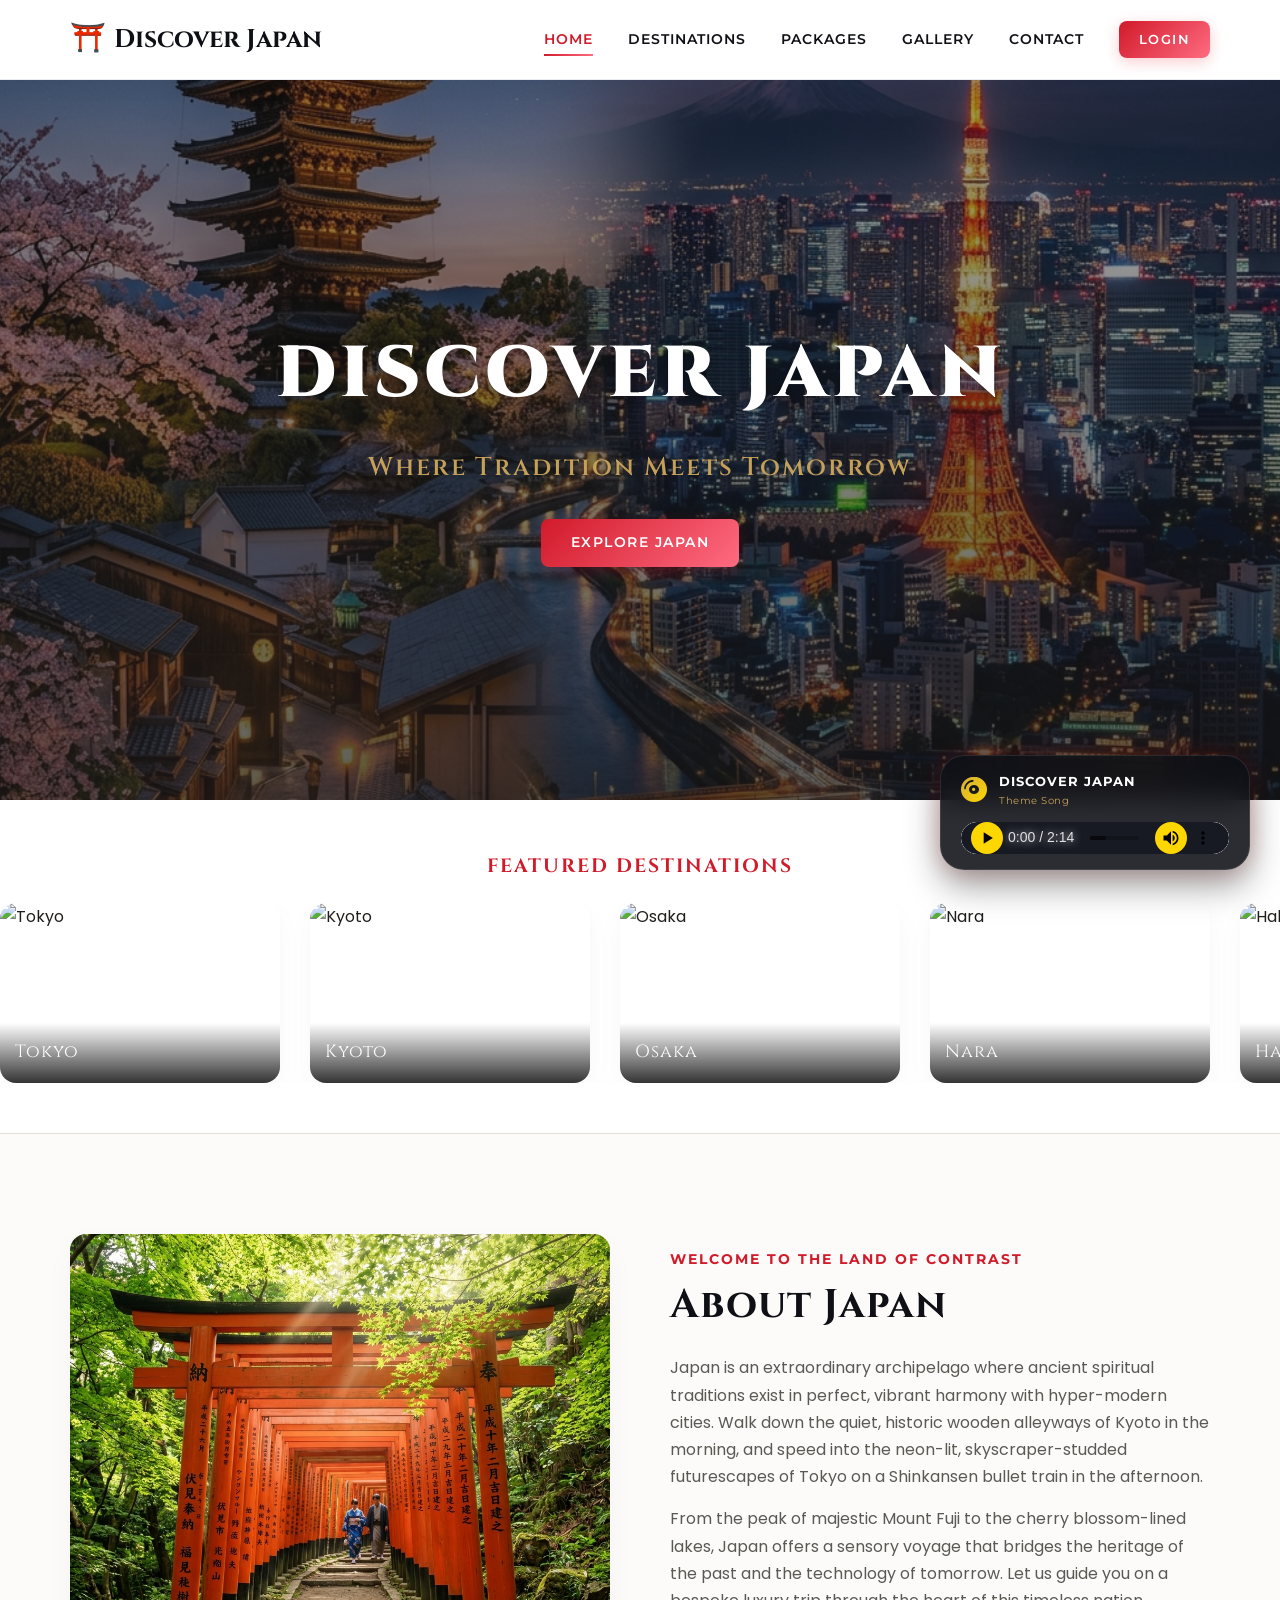
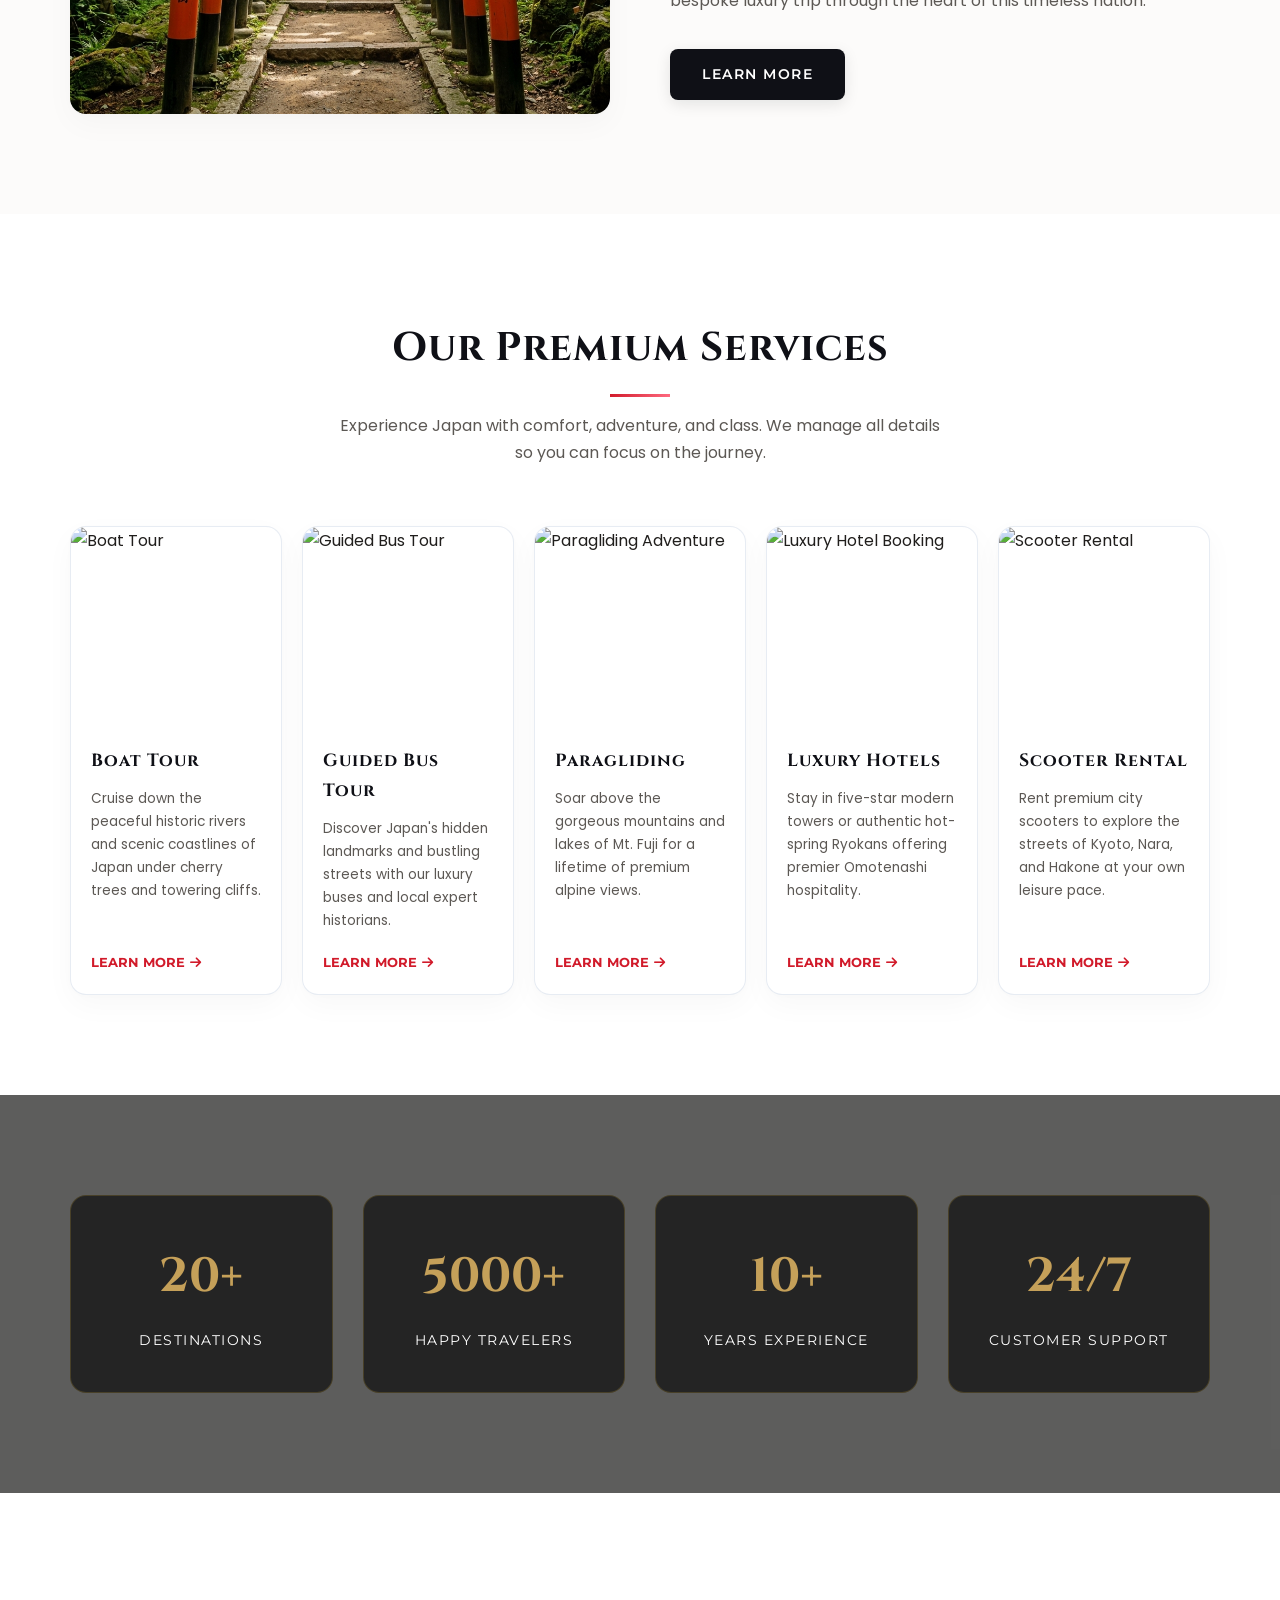
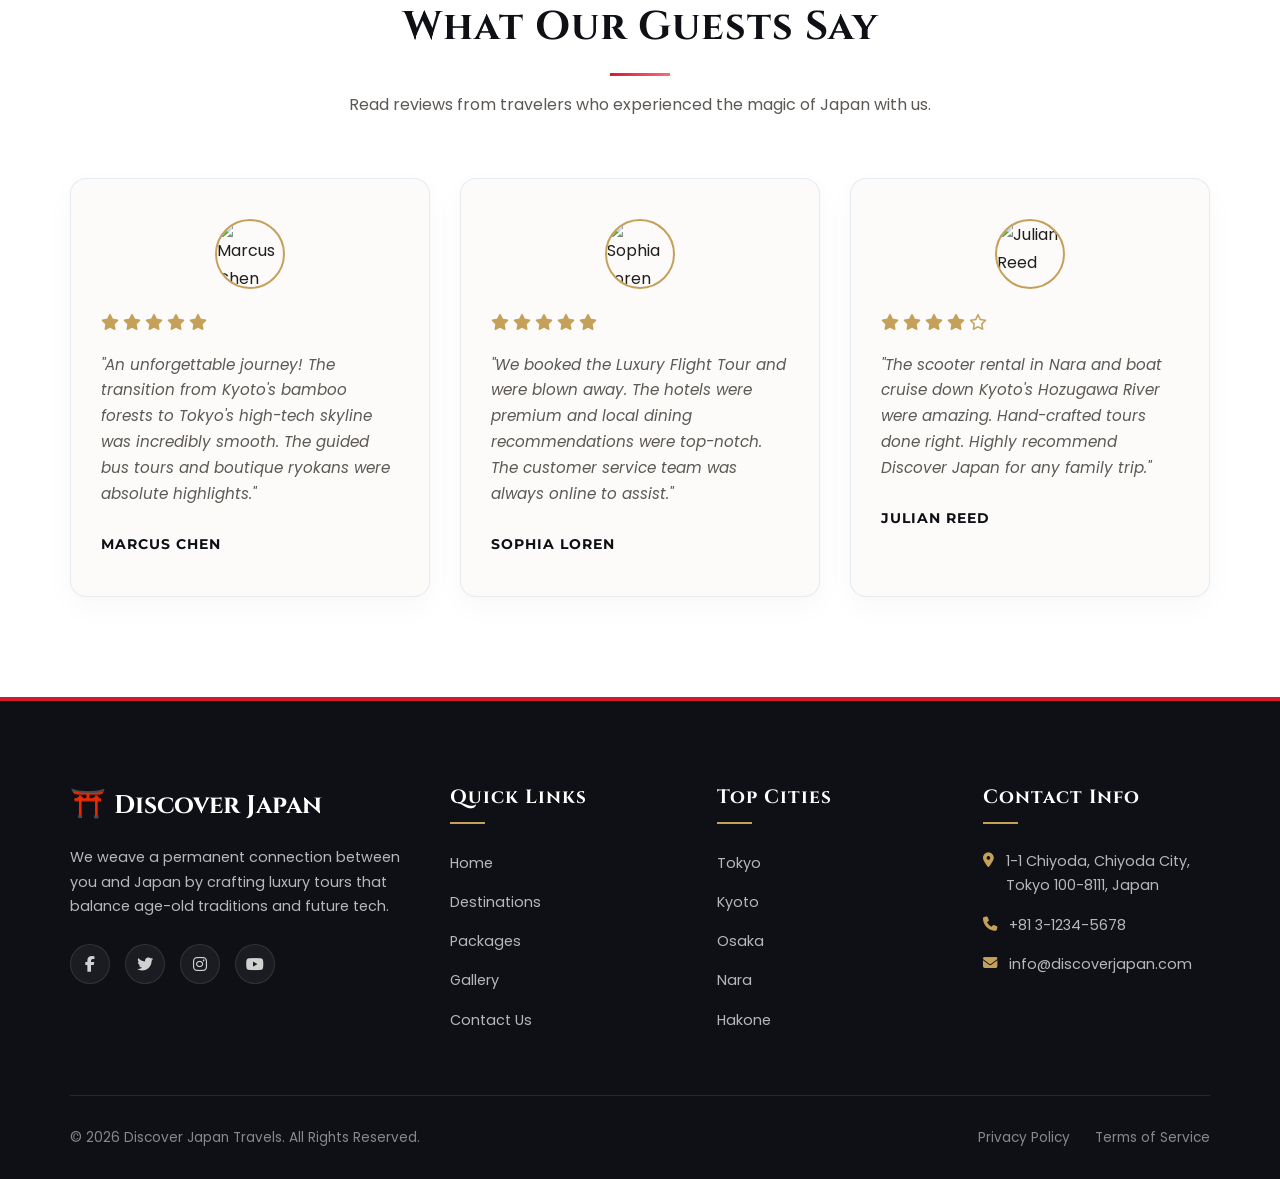
==== index.html @ 8dc6cb90 "Initial commit: luxury style upgrades and persistent audio player" ====
<!DOCTYPE html>
<html lang="en">
<head>
  <meta charset="UTF-8">
  <meta name="viewport" content="width=device-width, initial-scale=1.0">
  <title>Discover Japan | Where Tradition Meets Tomorrow</title>
  <meta name="description" content="Embark on a luxury journey through Japan. Experience the seamless blend of ancient shrines, neon-lit cityscapes, flexible travel packages, and premium services.">
  <!-- CSS Link -->
  <link rel="stylesheet" href="style.css">
  <!-- Font Awesome CDN -->
  <link rel="stylesheet" href="https://cdnjs.cloudflare.com/ajax/libs/font-awesome/6.4.0/css/all.min.css">
</head>
<body>

 
       <!-- NAVIGATION BAR (COMMON) -->
      
  <nav class="navbar">
    <div class="container">
      <a href="index.html" class="logo">
        <span>⛩️</span> Discover Japan
      </a>
      <ul class="nav-links">
        <li><a href="index.html" class="nav-link active">Home</a></li>
        <li><a href="destination.html" class="nav-link">Destinations</a></li>
        <li><a href="packages.html" class="nav-link">Packages</a></li>
        <li><a href="gallery.html" class="nav-link">Gallery</a></li>
        <li><a href="contact.html" class="nav-link">Contact</a></li>
        <li><a href="login.html" class="btn btn-primary" style="padding: 8px 20px; font-size: 0.8rem;">Login</a></li>
      </ul>
    </div>
  </nav>

  <!-- ==========================================================
       HERO BANNER
       ========================================================== -->
  <header class="hero" style="background-image: url('images/hero_japan.png');">
    <div class="hero-overlay"></div>
    <div class="hero-content">
      <h1 class="hero-title">DISCOVER JAPAN</h1>
      <p class="hero-tagline">Where Tradition Meets Tomorrow</p>
      <a href="destination.html" class="btn btn-primary">Explore Japan</a>
    </div>
  </header>


       <!-- FEATURED DESTINATIONS (CSS SCROLL MARQUEE) -->
      
  <section class="marquee-section">
    <div class="container" style="margin-bottom: 20px;">
      <h3 style="font-family: var(--font-heading); font-size: 1.2rem; letter-spacing: 2px; text-transform: uppercase; color: var(--color-primary); text-align: center;">Featured Destinations</h3>
    </div>
    <div class="marquee-container">
      <div class="marquee-content">
        <!-- Item 1 -->
        <div class="marquee-item">
          <img src="https://images.unsplash.com/photo-1540959733332-eab4deceeaf7?auto=format&fit=crop&w=400&h=260&q=80" alt="Tokyo">
          <div class="marquee-overlay">Tokyo</div>
        </div>
        <!-- Item 2 -->
        <div class="marquee-item">
          <img src="https://images.unsplash.com/photo-1493976040374-85c8e12f0c0e?auto=format&fit=crop&w=400&h=260&q=80" alt="Kyoto">
          <div class="marquee-overlay">Kyoto</div>
        </div>
        <!-- Item 3 -->
        <div class="marquee-item">
          <img src="https://images.unsplash.com/photo-1590559899731-a382839e5549?auto=format&fit=crop&w=400&h=260&q=80" alt="Osaka">
          <div class="marquee-overlay">Osaka</div>
        </div>
        <!-- Item 4 -->
        <div class="marquee-item">
          <img src="https://images.unsplash.com/photo-1524413840807-0c3cb6fa808d?auto=format&fit=crop&w=400&h=260&q=80" alt="Nara">
          <div class="marquee-overlay">Nara</div>
        </div>
        <!-- Item 5 -->
        <div class="marquee-item">
          <img src="https://images.unsplash.com/photo-1503899036084-c55cdd92da26?auto=format&fit=crop&w=400&h=260&q=80" alt="Hakone">
          <div class="marquee-overlay">Hakone</div>
        </div>
        <!-- Item 6 -->
        <div class="marquee-item">
          <img src="https://images.unsplash.com/photo-1490730141103-6cac27aaab94?auto=format&fit=crop&w=400&h=260&q=80" alt="Mount Fuji">
          <div class="marquee-overlay">Mount Fuji</div>
        </div>
        <!-- Item 7 -->
        <div class="marquee-item">
          <img src="https://images.unsplash.com/photo-1618245472859-6883e543637a?auto=format&fit=crop&w=400&h=260&q=80" alt="Hokkaido">
          <div class="marquee-overlay">Hokkaido</div>
        </div>
        <!-- Item 8 -->
        <div class="marquee-item">
          <img src="https://images.unsplash.com/photo-1522441815192-d9f04eb0615c?auto=format&fit=crop&w=400&h=260&q=80" alt="Cherry Blossoms">
          <div class="marquee-overlay">Cherry Blossoms</div>
        </div>
        
        <!-- DUPLICATED ITEMS FOR SEAMLESS SCROLL -->
        <!-- Item 1 -->
        <div class="marquee-item">
          <img src="https://images.unsplash.com/photo-1540959733332-eab4deceeaf7?auto=format&fit=crop&w=400&h=260&q=80" alt="Tokyo">
          <div class="marquee-overlay">Tokyo</div>
        </div>
        <!-- Item 2 -->
        <div class="marquee-item">
          <img src="https://images.unsplash.com/photo-1493976040374-85c8e12f0c0e?auto=format&fit=crop&w=400&h=260&q=80" alt="Kyoto">
          <div class="marquee-overlay">Kyoto</div>
        </div>
        <!-- Item 3 -->
        <div class="marquee-item">
          <img src="https://images.unsplash.com/photo-1590559899731-a382839e5549?auto=format&fit=crop&w=400&h=260&q=80" alt="Osaka">
          <div class="marquee-overlay">Osaka</div>
        </div>
        <!-- Item 4 -->
        <div class="marquee-item">
          <img src="https://images.unsplash.com/photo-1524413840807-0c3cb6fa808d?auto=format&fit=crop&w=400&h=260&q=80" alt="Nara">
          <div class="marquee-overlay">Nara</div>
        </div>
        <!-- Item 5 -->
        <div class="marquee-item">
          <img src="https://images.unsplash.com/photo-1503899036084-c55cdd92da26?auto=format&fit=crop&w=400&h=260&q=80" alt="Hakone">
          <div class="marquee-overlay">Hakone</div>
        </div>
        <!-- Item 6 -->
        <div class="marquee-item">
          <img src="https://images.unsplash.com/photo-1490730141103-6cac27aaab94?auto=format&fit=crop&w=400&h=260&q=80" alt="Mount Fuji">
          <div class="marquee-overlay">Mount Fuji</div>
        </div>
        <!-- Item 7 -->
        <div class="marquee-item">
          <img src="https://images.unsplash.com/photo-1618245472859-6883e543637a?auto=format&fit=crop&w=400&h=260&q=80" alt="Hokkaido">
          <div class="marquee-overlay">Hokkaido</div>
        </div>
        <!-- Item 8 -->
        <div class="marquee-item">
          <img src="https://images.unsplash.com/photo-1522441815192-d9f04eb0615c?auto=format&fit=crop&w=400&h=260&q=80" alt="Cherry Blossoms">
          <div class="marquee-overlay">Cherry Blossoms</div>
        </div>
      </div>
    </div>
  </section>


       <!-- ABOUT JAPAN SECTION (TWO COLUMN LAYOUT) -->
     
  <section class="about-section section-padding">
    <div class="container">
      <div class="about-grid">
        <div class="about-img-box">
          <img src="images/kyoto.png" alt="Traditional Japanese Temple in Kyoto with gardens">
        </div>
        <div class="about-content-box">
          <span class="about-subtitle">Welcome to the Land of Contrast</span>
          <h2 class="about-title">About Japan</h2>
          <p class="about-desc">
            Japan is an extraordinary archipelago where ancient spiritual traditions exist in perfect, vibrant harmony with hyper-modern cities. Walk down the quiet, historic wooden alleyways of Kyoto in the morning, and speed into the neon-lit, skyscraper-studded futurescapes of Tokyo on a Shinkansen bullet train in the afternoon. 
          </p>
          <p class="about-desc" style="margin-top: -15px; margin-bottom: 35px;">
            From the peak of majestic Mount Fuji to the cherry blossom-lined lakes, Japan offers a sensory voyage that bridges the heritage of the past and the technology of tomorrow. Let us guide you on a bespoke luxury trip through the heart of this timeless nation.
          </p>
          <a href="destination.html" class="btn btn-secondary">Learn More</a>
        </div>
      </div>
    </div>
  </section>


       <!-- OUR SERVICES SECTION -->
       
  <section class="services-section section-padding">
    <div class="container">
      <div class="text-center">
        <h2 class="section-title">Our Premium Services</h2>
        <p class="section-desc">Experience Japan with comfort, adventure, and class. We manage all details so you can focus on the journey.</p>
      </div>
      
      <div class="services-grid">
        <!-- Service Card 1 -->
        <div class="travel-card">
          <div class="travel-card-img">
            <img src="https://images.unsplash.com/photo-1504280390367-361c6d9f38f4?auto=format&fit=crop&w=500&q=80" alt="Boat Tour">
          </div>
          <div class="travel-card-body">
            <h3 class="travel-card-title">Boat Tour</h3>
            <p class="travel-card-desc">Cruise down the peaceful historic rivers and scenic coastlines of Japan under cherry trees and towering cliffs.</p>
            <a href="packages.html" class="travel-card-link">Learn More <i class="fa-solid fa-arrow-right"></i></a>
          </div>
        </div>

        <!-- Service Card 2 -->
        <div class="travel-card">
          <div class="travel-card-img">
            <img src="https://images.unsplash.com/photo-1544620347-c4fd4a3d5957?auto=format&fit=crop&w=500&q=80" alt="Guided Bus Tour">
          </div>
          <div class="travel-card-body">
            <h3 class="travel-card-title">Guided Bus Tour</h3>
            <p class="travel-card-desc">Discover Japan's hidden landmarks and bustling streets with our luxury buses and local expert historians.</p>
            <a href="packages.html" class="travel-card-link">Learn More <i class="fa-solid fa-arrow-right"></i></a>
          </div>
        </div>

        <!-- Service Card 3 -->
        <div class="travel-card">
          <div class="travel-card-img">
            <img src="https://images.unsplash.com/photo-1596464716127-f2a82984de30?auto=format&fit=crop&w=500&q=80" alt="Paragliding Adventure">
          </div>
          <div class="travel-card-body">
            <h3 class="travel-card-title">Paragliding</h3>
            <p class="travel-card-desc">Soar above the gorgeous mountains and lakes of Mt. Fuji for a lifetime of premium alpine views.</p>
            <a href="packages.html" class="travel-card-link">Learn More <i class="fa-solid fa-arrow-right"></i></a>
          </div>
        </div>

        <!-- Service Card 4 -->
        <div class="travel-card">
          <div class="travel-card-img">
            <img src="https://images.unsplash.com/photo-1566073771259-6a8506099945?auto=format&fit=crop&w=500&q=80" alt="Luxury Hotel Booking">
          </div>
          <div class="travel-card-body">
            <h3 class="travel-card-title">Luxury Hotels</h3>
            <p class="travel-card-desc">Stay in five-star modern towers or authentic hot-spring Ryokans offering premier Omotenashi hospitality.</p>
            <a href="packages.html" class="travel-card-link">Learn More <i class="fa-solid fa-arrow-right"></i></a>
          </div>
        </div>

        <!-- Service Card 5 -->
        <div class="travel-card">
          <div class="travel-card-img">
            <img src="https://images.unsplash.com/photo-1558981806-ec527fa84c39?auto=format&fit=crop&w=500&q=80" alt="Scooter Rental">
          </div>
          <div class="travel-card-body">
            <h3 class="travel-card-title">Scooter Rental</h3>
            <p class="travel-card-desc">Rent premium city scooters to explore the streets of Kyoto, Nara, and Hakone at your own leisure pace.</p>
            <a href="packages.html" class="travel-card-link">Learn More <i class="fa-solid fa-arrow-right"></i></a>
          </div>
        </div>
      </div>
    </div>
  </section>


       <!-- WHY CHOOSE US (STATISTICS SECTION)  -->
      
  <section class="stats-section section-padding" style="background-image: url('images/mt_fuji.png');">
    <div class="stats-overlay"></div>
    <div class="container">
      <div class="stats-grid">
        <!-- Stat Item 1 -->
        <div class="stat-card">
          <div class="stat-number">20+</div>
          <div class="stat-label">Destinations</div>
        </div>
        <!-- Stat Item 2 -->
        <div class="stat-card">
          <div class="stat-number">5000+</div>
          <div class="stat-label">Happy Travelers</div>
        </div>
        <!-- Stat Item 3 -->
        <div class="stat-card">
          <div class="stat-number">10+</div>
          <div class="stat-label">Years Experience</div>
        </div>
        <!-- Stat Item 4 -->
        <div class="stat-card">
          <div class="stat-number">24/7</div>
          <div class="stat-label">Customer Support</div>
        </div>
      </div>
    </div>
  </section>


       <!-- CUSTOMER TESTIMONIALS SECTION -->
      
  <section class="testimonials-section section-padding">
    <div class="container">
      <div class="text-center">
        <h2 class="section-title">What Our Guests Say</h2>
        <p class="section-desc">Read reviews from travelers who experienced the magic of Japan with us.</p>
      </div>

      <div class="testimonials-grid">
        <!-- Testimonial 1 -->
        <div class="testimonial-card">
          <div class="testimonial-avatar">
            <img src="https://images.unsplash.com/photo-1507003211169-0a1dd7228f2d?auto=format&fit=crop&w=150&h=150&q=80" alt="Marcus Chen">
          </div>
          <div class="testimonial-stars">
            <i class="fa-solid fa-star"></i>
            <i class="fa-solid fa-star"></i>
            <i class="fa-solid fa-star"></i>
            <i class="fa-solid fa-star"></i>
            <i class="fa-solid fa-star"></i>
          </div>
          <p class="testimonial-text">
            "An unforgettable journey! The transition from Kyoto's bamboo forests to Tokyo's high-tech skyline was incredibly smooth. The guided bus tours and boutique ryokans were absolute highlights."
          </p>
          <h4 class="testimonial-name">Marcus Chen</h4>
        </div>

        <!-- Testimonial 2 -->
        <div class="testimonial-card">
          <div class="testimonial-avatar">
            <img src="https://images.unsplash.com/photo-1494790108377-be9c29b29330?auto=format&fit=crop&w=150&h=150&q=80" alt="Sophia Loren">
          </div>
          <div class="testimonial-stars">
            <i class="fa-solid fa-star"></i>
            <i class="fa-solid fa-star"></i>
            <i class="fa-solid fa-star"></i>
            <i class="fa-solid fa-star"></i>
            <i class="fa-solid fa-star"></i>
          </div>
          <p class="testimonial-text">
            "We booked the Luxury Flight Tour and were blown away. The hotels were premium and local dining recommendations were top-notch. The customer service team was always online to assist."
          </p>
          <h4 class="testimonial-name">Sophia Loren</h4>
        </div>

        <!-- Testimonial 3 -->
        <div class="testimonial-card">
          <div class="testimonial-avatar">
            <img src="https://images.unsplash.com/photo-1500648767791-00dcc994a43e?auto=format&fit=crop&w=150&h=150&q=80" alt="Julian Reed">
          </div>
          <div class="testimonial-stars">
            <i class="fa-solid fa-star"></i>
            <i class="fa-solid fa-star"></i>
            <i class="fa-solid fa-star"></i>
            <i class="fa-solid fa-star"></i>
            <i class="fa-regular fa-star"></i>
          </div>
          <p class="testimonial-text">
            "The scooter rental in Nara and boat cruise down Kyoto's Hozugawa River were amazing. Hand-crafted tours done right. Highly recommend Discover Japan for any family trip."
          </p>
          <h4 class="testimonial-name">Julian Reed</h4>
        </div>
      </div>
    </div>
  </section>


       <!-- FOOTER (COMMON)   -->
      
  <footer class="footer">
    <div class="container">
      <div class="footer-grid">
        <!-- Col 1: About -->
        <div class="footer-col footer-about">
          <a href="index.html" class="logo" style="color: var(--color-white);">
            <span>⛩️</span> Discover Japan
          </a>
          <p>We weave a permanent connection between you and Japan by crafting luxury tours that balance age-old traditions and future tech.</p>
          <div class="footer-socials">
            <a href="#" class="social-icon"><i class="fa-brands fa-facebook-f"></i></a>
            <a href="#" class="social-icon"><i class="fa-brands fa-twitter"></i></a>
            <a href="#" class="social-icon"><i class="fa-brands fa-instagram"></i></a>
            <a href="#" class="social-icon"><i class="fa-brands fa-youtube"></i></a>
          </div>
        </div>

        <!-- Col 2: Quick Links -->
        <div class="footer-col">
          <h3>Quick Links</h3>
          <ul class="footer-links">
            <li><a href="index.html">Home</a></li>
            <li><a href="destination.html">Destinations</a></li>
            <li><a href="packages.html">Packages</a></li>
            <li><a href="gallery.html">Gallery</a></li>
            <li><a href="contact.html">Contact Us</a></li>
          </ul>
        </div>

        <!-- Col 3: Popular Places -->
        <div class="footer-col">
          <h3>Top Cities</h3>
          <ul class="footer-links">
            <li><a href="destination.html">Tokyo</a></li>
            <li><a href="destination.html">Kyoto</a></li>
            <li><a href="destination.html">Osaka</a></li>
            <li><a href="destination.html">Nara</a></li>
            <li><a href="destination.html">Hakone</a></li>
          </ul>
        </div>

        <!-- Col 4: Contact info -->
        <div class="footer-col footer-contact">
          <h3>Contact Info</h3>
          <ul>
            <li>
              <i class="fa-solid fa-location-dot"></i>
              <span>1-1 Chiyoda, Chiyoda City, Tokyo 100-8111, Japan</span>
            </li>
            <li>
              <i class="fa-solid fa-phone"></i>
              <span>+81 3-1234-5678</span>
            </li>
            <li>
              <i class="fa-solid fa-envelope"></i>
              <span>info@discoverjapan.com</span>
            </li>
          </ul>
        </div>
      </div>

      <!-- Footer Bottom -->
      <div class="footer-bottom">
        <p>&copy; 2026 Discover Japan Travels. All Rights Reserved.</p>
        <div class="footer-bottom-links">
          <a href="#">Privacy Policy</a>
          <a href="#">Terms of Service</a>
        </div>
      </div>
    </div>
  </footer>

  <!-- Floating Audio Player (Pure HTML/CSS) -->
  <div class="floating-audio-player">
    <div class="audio-title-box">
      <i class="fa-solid fa-compact-disc"></i>
      <div style="display: flex; flex-direction: column;">
        <span class="audio-title-text">Discover Japan</span>
        <span class="audio-subtitle-text">Theme Song</span>
      </div>
    </div>
    <audio src="Ytmp3.gg_YouTube_Media_5p1-DISv3MM_009_128k.mp3" controls loop autoplay></audio>
  </div>
  <script src="audio-player.js" defer></script>
</body>
</html>
---- style.css ----
/*
DISCOVER JAPAN - PREMIUM TRAVEL WEBSITE
Style Guide & CSS System

Color Palette:
  Primary:    #C8102E (Crimson Red)
  Secondary:  #1B1B1B (Charcoal Black)
  Background: #F8F8F8 (Off-White)
  Accent:     #D4AF37 (Gold Accent)
  Text:       #333333 (Dark Gray)
Fonts:
  Headings:   Cinzel
  Body:       Poppins
  Navigation: Montserrat
*/

@import url('https://fonts.googleapis.com/css2?family=Cinzel:wght@400;600;700;900&family=Montserrat:wght@400;500;600;700&family=Poppins:wght@300;400;500;600;700&display=swap');

   /* CSS VARIABLES     */
  
:root {
  /* Traditional Japanese Luxury Palette */
  --color-primary: #d11a2a; /* Rich Crimson Red (Aka) */
  --color-primary-rgb: 209, 26, 42;
  --color-primary-grad: linear-gradient(135deg, #d11a2a 0%, #ff6b81 100%); /* Crimson to Cherry Blossom Pink */
  
  --color-secondary: #0f1016; /* Pitch Sumi Ink Black (Kuro) */
  --color-secondary-light: #181922; /* Card backgrounds inside dark sections */
  
  --color-bg: #fcfbfa; /* Warm Textured Washi Paper White */
  --color-sakura: #ffebec; /* Soft Cherry Blossom Blush */
  --color-sakura-dark: #fb7185; /* Vibrant Sakura Pink */
  
  --color-accent: #c5a059; /* Traditional Metallic Antique Gold (Kin) */
  --color-accent-grad: linear-gradient(135deg, #c5a059 0%, #ffd700 100%);
  
  --color-text: #201e1c; /* Sumi Charcoal for soft, highly readable copy */
  --color-text-light: #5c5854; /* Subtitles and secondary descriptors */
  --color-white: #FFFFFF;
  --color-gray-light: #f5f4ef; /* Washi secondary tone */
  --color-gray-border: #e6dfd5; /* Soft earth-toned border lines */
  
  --font-heading: 'Cinzel', serif;
  --font-body: 'Poppins', sans-serif;
  --font-nav: 'Montserrat', sans-serif;
  
  --nav-height: 80px;
  --border-radius-sm: 8px;
  --border-radius-md: 16px;
  --border-radius-lg: 24px;
  
  /* Layered Luxury Box Shadows */
  --box-shadow: 0 10px 30px rgba(32, 30, 28, 0.03), 0 1px 8px rgba(32, 30, 28, 0.01);
  --box-shadow-hover: 0 20px 40px rgba(209, 26, 42, 0.1), 0 2px 15px rgba(32, 30, 28, 0.04); /* Soft crimson glow on hover */
  --box-shadow-gold: 0 15px 35px rgba(197, 160, 89, 0.2);
  
  /* Easing curves for animations */
  --transition-smooth: all 0.45s cubic-bezier(0.16, 1, 0.3, 1);
}

/* ==========================================================
   BASE & RESET STYLES
   ========================================================== */
* {
  margin: 0;
  padding: 0;
  box-sizing: border-box;
}

html {
  scroll-behavior: smooth;
}

body {
  font-family: var(--font-body);
  background-color: var(--color-bg);
  color: var(--color-text);
  line-height: 1.7;
  -webkit-font-smoothing: antialiased;
}

h1, h2, h3, h4, h5, h6 {
  font-family: var(--font-heading);
  color: var(--color-secondary);
  font-weight: 700;
  letter-spacing: 1px;
}

a {
  text-decoration: none;
  color: inherit;
  transition: var(--transition-smooth);
}

ul {
  list-style: none;
}

img {
  max-width: 100%;
  height: auto;
  display: block;
}

/* ==========================================================
   LAYOUT UTILITIES
   ========================================================== */
.container {
  max-width: 1200px;
  margin: 0 auto;
  padding: 0 30px;
}

.section-padding {
  padding: 100px 0;
}

.text-center {
  text-align: center;
}

.section-title {
  font-size: 2.5rem;
  margin-bottom: 15px;
  position: relative;
  display: inline-block;
  padding-bottom: 15px;
}

.section-title::after {
  content: '';
  position: absolute;
  bottom: 0;
  left: 50%;
  transform: translateX(-50%);
  width: 60px;
  height: 3px;
  background-color: var(--color-primary);
}

.section-desc {
  color: var(--color-text-light);
  max-width: 600px;
  margin: 0 auto 60px auto;
  font-size: 1rem;
}

/* ==========================================================
   NAVIGATION BAR
   ========================================================== */
.navbar {
  height: var(--nav-height);
  background-color: rgba(255, 255, 255, 0.95);
  backdrop-filter: blur(10px);
  position: fixed;
  top: 0;
  left: 0;
  width: 100%;
  z-index: 1000;
  border-bottom: 1px solid var(--color-gray-border);
  box-shadow: 0 2px 20px rgba(0, 0, 0, 0.02);
}

.navbar .container {
  display: flex;
  justify-content: space-between;
  align-items: center;
  height: 100%;
}

.logo {
  font-family: var(--font-heading);
  font-size: 1.6rem;
  font-weight: 700;
  color: var(--color-secondary);
  display: flex;
  align-items: center;
  gap: 8px;
}

.logo span {
  color: var(--color-primary);
  font-size: 1.8rem;
}

.nav-links {
  display: flex;
  align-items: center;
  gap: 35px;
  font-family: var(--font-nav);
  font-size: 0.9rem;
  font-weight: 600;
  letter-spacing: 1px;
  text-transform: uppercase;
}

.nav-link {
  color: var(--color-secondary);
  position: relative;
  padding: 8px 0;
}

.nav-link::after {
  content: '';
  position: absolute;
  bottom: 0;
  left: 0;
  width: 0;
  height: 2px;
  background-color: var(--color-primary);
  transition: var(--transition-smooth);
}

.nav-link:hover {
  color: var(--color-primary);
}

.nav-link:hover::after {
  width: 100%;
}

.nav-link.active {
  color: var(--color-primary);
}

.nav-link.active::after {
  width: 100%;
}

/* ==========================================================
   BUTTONS
   ========================================================== */
.btn {
  display: inline-block;
  padding: 12px 30px;
  font-family: var(--font-nav);
  font-size: 0.85rem;
  font-weight: 600;
  text-transform: uppercase;
  letter-spacing: 1.5px;
  border-radius: 4px;
  cursor: pointer;
  transition: var(--transition-smooth);
  border: 2px solid transparent;
}

.btn-primary {
  background-color: var(--color-primary);
  color: var(--color-white);
}

.btn-primary:hover {
  background-color: transparent;
  color: var(--color-primary);
  border-color: var(--color-primary);
  transform: translateY(-2px);
}

.btn-secondary {
  background-color: var(--color-secondary);
  color: var(--color-white);
}

.btn-secondary:hover {
  background-color: transparent;
  color: var(--color-secondary);
  border-color: var(--color-secondary);
  transform: translateY(-2px);
}

.btn-accent {
  background-color: transparent;
  color: var(--color-accent);
  border: 2px solid var(--color-accent);
}

.btn-accent:hover {
  background-color: var(--color-accent);
  color: var(--color-secondary);
  transform: translateY(-2px);
}

/* ==========================================================
   HERO BANNER
   ========================================================== */
.hero {
  position: relative;
  height: 80vh;
  display: flex;
  align-items: center;
  justify-content: center;
  background-size: cover;
  background-position: center;
  background-repeat: no-repeat;
  margin-top: var(--nav-height);
  overflow: hidden;
}

.hero-overlay {
  position: absolute;
  top: 0;
  left: 0;
  width: 100%;
  height: 100%;
  background: linear-gradient(rgba(27, 27, 27, 0.4), rgba(27, 27, 27, 0.7));
  z-index: 1;
}

.hero-content {
  position: relative;
  z-index: 2;
  color: var(--color-white);
  text-align: center;
  max-width: 800px;
  padding: 0 20px;
}

.hero-title {
  font-size: 4.5rem;
  font-weight: 900;
  color: var(--color-white);
  letter-spacing: 4px;
  margin-bottom: 10px;
  text-shadow: 0 4px 10px rgba(0, 0, 0, 0.3);
}

.hero-tagline {
  font-family: var(--font-heading);
  font-size: 1.6rem;
  color: var(--color-accent);
  margin-bottom: 30px;
  letter-spacing: 2px;
  font-weight: 600;
}

/* Inner Page Hero (Smaller) */
.hero-inner {
  height: 40vh;
  display: flex;
  align-items: center;
  justify-content: center;
  background-size: cover;
  background-position: center;
  position: relative;
  margin-top: var(--nav-height);
}

.hero-inner .hero-overlay {
  position: absolute;
  top: 0;
  left: 0;
  width: 100%;
  height: 100%;
  background: rgba(27, 27, 27, 0.6);
  z-index: 1;
}

.hero-inner .hero-content {
  position: relative;
  z-index: 2;
}

.hero-inner .hero-title {
  font-size: 3rem;
  margin-bottom: 0;
  color: var(--color-white);
}

/* ==========================================================
   FEATURED DESTINATIONS MARQUEE (CSS SCROLL)
   ========================================================== */
.marquee-section {
  background-color: var(--color-white);
  padding: 50px 0;
  overflow: hidden;
  border-bottom: 1px solid var(--color-gray-border);
}

.marquee-container {
  display: flex;
  overflow: hidden;
  position: relative;
  width: 100%;
}

.marquee-content {
  display: flex;
  gap: 30px;
  animation: scrollMarquee 35s linear infinite;
  white-space: nowrap;
}

.marquee-item {
  width: 280px;
  height: 180px;
  border-radius: var(--border-radius-md);
  overflow: hidden;
  position: relative;
  flex-shrink: 0;
  box-shadow: var(--box-shadow);
}

.marquee-item img {
  width: 100%;
  height: 100%;
  object-fit: cover;
  transition: var(--transition-smooth);
}

.marquee-item:hover img {
  transform: scale(1.08);
}

.marquee-overlay {
  position: absolute;
  bottom: 0;
  left: 0;
  width: 100%;
  background: linear-gradient(transparent, rgba(0, 0, 0, 0.8));
  padding: 15px;
  color: var(--color-white);
  font-family: var(--font-heading);
  font-size: 1.1rem;
  letter-spacing: 1px;
}

@keyframes scrollMarquee {
  0% {
    transform: translate3d(0, 0, 0);
  }
  100% {
    transform: translate3d(-50%, 0, 0);
  }
}

/* ==========================================================
   TWO COLUMN ABOUT SECTION
   ========================================================== */
.about-section {
  background-color: var(--color-bg);
}

.about-grid {
  display: flex;
  align-items: center;
  gap: 60px;
}

.about-img-box {
  flex: 1;
  border-radius: var(--border-radius-md);
  overflow: hidden;
  box-shadow: var(--box-shadow);
}

.about-img-box img {
  width: 100%;
  height: 480px;
  object-fit: cover;
  transition: var(--transition-smooth);
}

.about-img-box:hover img {
  transform: scale(1.03);
}

.about-content-box {
  flex: 1;
}

.about-subtitle {
  color: var(--color-primary);
  font-family: var(--font-nav);
  font-size: 0.9rem;
  font-weight: 700;
  text-transform: uppercase;
  letter-spacing: 2px;
  margin-bottom: 10px;
  display: block;
}

.about-title {
  font-size: 2.5rem;
  margin-bottom: 25px;
  line-height: 1.2;
}

.about-desc {
  font-size: 1rem;
  color: var(--color-text-light);
  margin-bottom: 30px;
}

/* ==========================================================
   OUR SERVICES SECTION
   ========================================================== */
.services-section {
  background-color: var(--color-white);
}

.services-grid {
  display: grid;
  grid-template-columns: repeat(5, 1fr);
  gap: 20px;
}

/* Premium Card Layout */
.travel-card {
  background-color: var(--color-white);
  border-radius: var(--border-radius-md);
  overflow: hidden;
  box-shadow: var(--box-shadow);
  transition: var(--transition-smooth);
  display: flex;
  flex-direction: column;
}

.travel-card-img {
  height: 200px;
  overflow: hidden;
  position: relative;
}

.travel-card-img img {
  width: 100%;
  height: 100%;
  object-fit: cover;
  transition: var(--transition-smooth);
}

.travel-card:hover {
  transform: translateY(-8px);
  box-shadow: var(--box-shadow-hover);
}

.travel-card:hover .travel-card-img img {
  transform: scale(1.08);
}

.travel-card-body {
  padding: 20px;
  flex-grow: 1;
  display: flex;
  flex-direction: column;
}

.travel-card-title {
  font-size: 1.1rem;
  margin-bottom: 10px;
  font-family: var(--font-heading);
}

.travel-card-desc {
  font-size: 0.85rem;
  color: var(--color-text-light);
  margin-bottom: 20px;
  flex-grow: 1;
}

.travel-card-link {
  font-family: var(--font-nav);
  font-size: 0.8rem;
  font-weight: 700;
  text-transform: uppercase;
  color: var(--color-primary);
  display: inline-flex;
  align-items: center;
  gap: 5px;
}

.travel-card-link:hover {
  color: var(--color-secondary);
}

/* ==========================================================
   WHY CHOOSE US (STATS SECTION)
   ========================================================== */
.stats-section {
  background-size: cover;
  background-position: center;
  background-attachment: fixed;
  position: relative;
  color: var(--color-white);
}

.stats-overlay {
  position: absolute;
  top: 0;
  left: 0;
  width: 100%;
  height: 100%;
  background: rgba(27, 27, 27, 0.7);
  z-index: 1;
}

.stats-grid {
  display: grid;
  grid-template-columns: repeat(4, 1fr);
  gap: 30px;
  position: relative;
  z-index: 2;
}

.stat-card {
  background-color: rgba(27, 27, 27, 0.85);
  border: 1px solid rgba(212, 175, 55, 0.2);
  padding: 40px 20px;
  border-radius: var(--border-radius-md);
  text-align: center;
  transition: var(--transition-smooth);
}

.stat-card:hover {
  transform: translateY(-5px);
  border-color: var(--color-accent);
}

.stat-number {
  font-family: var(--font-heading);
  font-size: 3rem;
  font-weight: 700;
  color: var(--color-accent);
  margin-bottom: 10px;
}

.stat-label {
  font-family: var(--font-nav);
  font-size: 0.9rem;
  text-transform: uppercase;
  letter-spacing: 1.5px;
  color: var(--color-white);
}

/* ==========================================================
   CUSTOMER TESTIMONIALS SECTION
   ========================================================== */
.testimonials-section {
  background-color: var(--color-white);
}

.testimonials-grid {
  display: grid;
  grid-template-columns: repeat(3, 1fr);
  gap: 30px;
}

.testimonial-card {
  background-color: var(--color-bg);
  border-radius: var(--border-radius-md);
  padding: 40px 30px;
  box-shadow: var(--box-shadow);
  transition: var(--transition-smooth);
  border-top: 3px solid transparent;
}

.testimonial-card:hover {
  transform: translateY(-5px);
  border-top-color: var(--color-primary);
  box-shadow: var(--box-shadow-hover);
}

.testimonial-avatar {
  width: 70px;
  height: 70px;
  border-radius: 50%;
  overflow: hidden;
  margin-bottom: 20px;
  border: 2px solid var(--color-accent);
  margin-left: auto;
  margin-right: auto;
}

.testimonial-avatar img {
  width: 100%;
  height: 100%;
  object-fit: cover;
}

.testimonial-stars {
  color: var(--color-accent);
  margin-bottom: 15px;
  font-size: 1rem;
}

.testimonial-text {
  font-size: 0.95rem;
  color: var(--color-text-light);
  font-style: italic;
  margin-bottom: 25px;
}

.testimonial-name {
  font-family: var(--font-nav);
  font-size: 0.9rem;
  font-weight: 700;
  color: var(--color-secondary);
  text-transform: uppercase;
  letter-spacing: 1px;
}

/* ==========================================================
   DESTINATION PAGE CATALOG
   ========================================================== */
.dest-catalog-grid {
  display: flex;
  flex-direction: column;
  gap: 50px;
}

.dest-row {
  display: flex;
  align-items: center;
  gap: 50px;
  background-color: var(--color-white);
  border-radius: var(--border-radius-lg);
  overflow: hidden;
  box-shadow: var(--box-shadow);
  transition: var(--transition-smooth);
}

.dest-row:hover {
  box-shadow: var(--box-shadow-hover);
}

.dest-row-img {
  flex: 1.2;
  height: 380px;
  overflow: hidden;
}

.dest-row-img img {
  width: 100%;
  height: 100%;
  object-fit: cover;
  transition: var(--transition-smooth);
}

.dest-row:hover .dest-row-img img {
  transform: scale(1.04);
}

.dest-row-content {
  flex: 1;
  padding: 40px;
}

.dest-row-meta {
  font-family: var(--font-nav);
  font-size: 0.85rem;
  font-weight: 600;
  color: var(--color-accent);
  text-transform: uppercase;
  margin-bottom: 10px;
  display: block;
}

.dest-row-title {
  font-size: 2.2rem;
  margin-bottom: 15px;
}

.dest-row-desc {
  font-size: 0.95rem;
  color: var(--color-text-light);
  margin-bottom: 25px;
}

/* Alternate row alignments */
.dest-row.alt {
  flex-direction: row-reverse;
}

/* ==========================================================
   PACKAGES PAGE
   ========================================================== */
.packages-grid {
  display: grid;
  grid-template-columns: repeat(3, 1fr);
  gap: 30px;
  align-items: stretch;
}

.package-card {
  background-color: var(--color-white);
  border-radius: var(--border-radius-md);
  overflow: hidden;
  box-shadow: var(--box-shadow);
  transition: var(--transition-smooth);
  position: relative;
  display: flex;
  flex-direction: column;
  border: 1px solid var(--color-gray-border);
}

.package-card:hover {
  transform: translateY(-8px);
  box-shadow: var(--box-shadow-hover);
}

/* Popular ribbon for flight tour */
.package-popular {
  border: 2px solid var(--color-accent);
}

.popular-badge {
  position: absolute;
  top: 15px;
  right: 15px;
  background-color: var(--color-accent);
  color: var(--color-secondary);
  font-family: var(--font-nav);
  font-size: 0.75rem;
  font-weight: 700;
  text-transform: uppercase;
  padding: 5px 12px;
  border-radius: 20px;
  z-index: 10;
  letter-spacing: 1px;
}

.package-header {
  padding: 35px 30px;
  background-color: var(--color-secondary);
  color: var(--color-white);
  text-align: center;
}

.package-popular .package-header {
  background-color: var(--color-primary);
}

.package-title {
  color: var(--color-white);
  font-size: 1.5rem;
  margin-bottom: 10px;
}

.package-price {
  font-family: var(--font-heading);
  font-size: 2.2rem;
  font-weight: 700;
  color: var(--color-accent);
}

.package-popular .package-price {
  color: var(--color-white);
}

.package-body {
  padding: 35px 30px;
  flex-grow: 1;
  display: flex;
  flex-direction: column;
}

.package-features {
  margin-bottom: 30px;
  flex-grow: 1;
}

.package-features li {
  padding: 10px 0;
  border-bottom: 1px solid var(--color-gray-light);
  font-size: 0.95rem;
  color: var(--color-text-light);
  display: flex;
  align-items: center;
  gap: 10px;
}

.package-features li::before {
  content: '✓';
  color: var(--color-accent);
  font-weight: bold;
}

.package-popular .package-features li::before {
  color: var(--color-primary);
}

.package-btn {
  width: 100%;
  text-align: center;
}

/* ==========================================================
   GALLERY PAGE (GRID OF 50 IMAGES)
   ========================================================== */
.gallery-grid-main {
  column-count: 4;
  column-gap: 20px;
}

.gallery-grid-item {
  display: inline-block;
  width: 100%;
  margin-bottom: 20px;
  border-radius: var(--border-radius-md);
  overflow: hidden;
  box-shadow: var(--box-shadow);
  position: relative;
  transition: var(--transition-smooth);
  cursor: pointer;
  break-inside: avoid;
  border: 1px solid rgba(226, 232, 240, 0.8);
}

.gallery-grid-item img {
  width: 100%;
  height: auto;
  display: block;
  transition: var(--transition-smooth);
}

@media (max-width: 1200px) {
  .gallery-grid-main {
    column-count: 3;
  }
}

@media (max-width: 768px) {
  .gallery-grid-main {
    column-count: 2;
  }
}

@media (max-width: 480px) {
  .gallery-grid-main {
    column-count: 1;
    column-gap: 0;
  }
}

.gallery-grid-item:hover {
  transform: translateY(-5px);
  box-shadow: var(--box-shadow-hover);
}

.gallery-grid-item:hover img {
  transform: scale(1.08);
}

.gallery-grid-overlay {
  position: absolute;
  top: 0;
  left: 0;
  width: 100%;
  height: 100%;
  background: rgba(27, 27, 27, 0.7);
  opacity: 0;
  display: flex;
  align-items: center;
  justify-content: center;
  transition: var(--transition-smooth);
}

.gallery-grid-item:hover .gallery-grid-overlay {
  opacity: 1;
}

.gallery-grid-caption {
  color: var(--color-white);
  font-family: var(--font-heading);
  font-size: 1.1rem;
  letter-spacing: 2px;
  transform: translateY(20px);
  transition: var(--transition-smooth);
}

.gallery-grid-item:hover .gallery-grid-caption {
  transform: translateY(0);
}

/* ==========================================================
   CONTACT PAGE
   ========================================================== */
.contact-grid {
  display: grid;
  grid-template-columns: 1fr 1fr 1.5fr;
  gap: 40px;
  margin-bottom: 80px;
}

.contact-col-logo {
  display: flex;
  flex-direction: column;
  justify-content: center;
  align-items: center;
  background-color: var(--color-white);
  padding: 40px;
  border-radius: var(--border-radius-md);
  box-shadow: var(--box-shadow);
  text-align: center;
}

.contact-col-logo .logo {
  font-size: 2.2rem;
  flex-direction: column;
  margin-bottom: 15px;
}

.contact-col-logo p {
  font-family: var(--font-heading);
  font-size: 0.9rem;
  color: var(--color-text-light);
  letter-spacing: 1px;
}

.contact-col-details {
  background-color: var(--color-white);
  padding: 40px;
  border-radius: var(--border-radius-md);
  box-shadow: var(--box-shadow);
}

.contact-col-details h3 {
  font-size: 1.4rem;
  margin-bottom: 25px;
  border-bottom: 2px solid var(--color-gray-light);
  padding-bottom: 10px;
}

.contact-info-item {
  margin-bottom: 20px;
}

.contact-info-title {
  font-family: var(--font-nav);
  font-size: 0.8rem;
  font-weight: 700;
  text-transform: uppercase;
  color: var(--color-primary);
  margin-bottom: 5px;
}

.contact-info-text {
  font-size: 0.95rem;
  color: var(--color-text);
}

.contact-col-map {
  border-radius: var(--border-radius-md);
  overflow: hidden;
  box-shadow: var(--box-shadow);
  height: 100%;
  min-height: 350px;
}

.contact-col-map iframe {
  width: 100%;
  height: 100%;
  border: none;
}

/* Contact Form Section */
.contact-form-container {
  background-color: var(--color-white);
  padding: 50px;
  border-radius: var(--border-radius-md);
  box-shadow: var(--box-shadow);
  max-width: 800px;
  margin: 0 auto;
}

.contact-form-title {
  text-align: center;
  font-size: 1.8rem;
  margin-bottom: 35px;
}

.form-grid {
  display: grid;
  grid-template-columns: 1fr 1fr;
  gap: 20px;
  margin-bottom: 20px;
}

.form-group {
  display: flex;
  flex-direction: column;
}

.form-group.full-width {
  grid-column: span 2;
}

.form-group label {
  font-family: var(--font-nav);
  font-size: 0.75rem;
  font-weight: 700;
  text-transform: uppercase;
  margin-bottom: 8px;
  color: var(--color-secondary);
}

.form-control {
  font-family: var(--font-body);
  font-size: 0.9rem;
  padding: 12px 15px;
  border: 1px solid var(--color-gray-border);
  border-radius: 4px;
  color: var(--color-text);
  background-color: var(--color-bg);
  transition: var(--transition-smooth);
}

.form-control:focus {
  outline: none;
  border-color: var(--color-primary);
  background-color: var(--color-white);
  box-shadow: 0 0 0 3px rgba(200, 16, 46, 0.1);
}

textarea.form-control {
  resize: vertical;
  min-height: 150px;
}

.contact-form-btn {
  display: block;
  width: 100%;
  padding: 15px;
  margin-top: 15px;
}

/* ==========================================================
   LOGIN PAGE (GLASSMORPHISM)
   ========================================================== */
.login-body {
  height: 100vh;
  display: flex;
  align-items: center;
  justify-content: center;
  background-size: cover;
  background-position: center;
  background-repeat: no-repeat;
  position: relative;
  overflow: hidden;
}

.login-overlay {
  position: absolute;
  top: 0;
  left: 0;
  width: 100%;
  height: 100%;
  background: rgba(27, 27, 27, 0.6);
  z-index: 1;
}

.login-card {
  position: relative;
  z-index: 2;
  width: 100%;
  max-width: 450px;
  background: rgba(255, 255, 255, 0.12);
  backdrop-filter: blur(15px);
  -webkit-backdrop-filter: blur(15px);
  border: 1px solid rgba(255, 255, 255, 0.25);
  border-radius: var(--border-radius-lg);
  padding: 50px 40px;
  box-shadow: 0 20px 50px rgba(0, 0, 0, 0.3);
  color: var(--color-white);
  text-align: center;
}

.login-logo {
  font-family: var(--font-heading);
  font-size: 2rem;
  font-weight: 700;
  color: var(--color-white);
  margin-bottom: 5px;
  display: flex;
  align-items: center;
  justify-content: center;
  gap: 8px;
}

.login-logo span {
  color: var(--color-accent);
}

.login-welcome {
  font-family: var(--font-heading);
  font-size: 1.1rem;
  letter-spacing: 1px;
  color: var(--color-accent);
  margin-bottom: 35px;
}

.login-form .form-group {
  margin-bottom: 20px;
  text-align: left;
}

.login-form label {
  color: rgba(255, 255, 255, 0.9);
  font-weight: 600;
}

.login-control {
  background: rgba(255, 255, 255, 0.15);
  border: 1px solid rgba(255, 255, 255, 0.2);
  color: var(--color-white);
  font-family: var(--font-body);
}

.login-control::placeholder {
  color: rgba(255, 255, 255, 0.6);
}

.login-control:focus {
  background: rgba(255, 255, 255, 0.25);
  border-color: var(--color-accent);
  color: var(--color-white);
  box-shadow: 0 0 0 3px rgba(212, 175, 55, 0.25);
}

.login-options {
  display: flex;
  justify-content: space-between;
  align-items: center;
  font-size: 0.85rem;
  margin-bottom: 25px;
}

.remember-me {
  display: flex;
  align-items: center;
  gap: 6px;
  cursor: pointer;
}

.remember-me input {
  cursor: pointer;
  accent-color: var(--color-accent);
}

.forgot-password {
  color: var(--color-accent);
}

.forgot-password:hover {
  text-decoration: underline;
}

.login-btn {
  width: 100%;
  padding: 14px;
  background-color: var(--color-accent);
  color: var(--color-secondary);
  font-weight: 700;
  border-radius: 4px;
  border: none;
  font-size: 0.85rem;
}

.login-btn:hover {
  background-color: var(--color-white);
  color: var(--color-secondary);
  transform: translateY(-2px);
}

.login-footer {
  margin-top: 30px;
  font-size: 0.85rem;
  color: rgba(255, 255, 255, 0.8);
}

.login-footer a {
  color: var(--color-accent);
  font-weight: 600;
}

.login-footer a:hover {
  text-decoration: underline;
}

.back-home-link {
  display: inline-block;
  margin-top: 20px;
  font-size: 0.8rem;
  color: rgba(255, 255, 255, 0.5);
  text-transform: uppercase;
  letter-spacing: 1px;
}

.back-home-link:hover {
  color: var(--color-accent);
}

/* ==========================================================
   FOOTER
   ========================================================== */
.footer {
  background-color: var(--color-secondary);
  color: var(--color-white);
  padding: 80px 0 30px 0;
  border-top: 4px solid var(--color-primary);
}

.footer-grid {
  display: grid;
  grid-template-columns: 1.5fr 1fr 1fr 1fr;
  gap: 40px;
  margin-bottom: 50px;
}

.footer-col h3 {
  color: var(--color-white);
  font-size: 1.2rem;
  margin-bottom: 25px;
  position: relative;
  padding-bottom: 10px;
}

.footer-col h3::after {
  content: '';
  position: absolute;
  bottom: 0;
  left: 0;
  width: 35px;
  height: 2px;
  background-color: var(--color-accent);
}

.footer-about .logo {
  color: var(--color-white);
  margin-bottom: 15px;
}

.footer-about p {
  color: rgba(255, 255, 255, 0.7);
  font-size: 0.9rem;
  margin-bottom: 25px;
}

.footer-socials {
  display: flex;
  gap: 15px;
}

.social-icon {
  display: flex;
  align-items: center;
  justify-content: center;
  width: 40px;
  height: 40px;
  border-radius: 50%;
  background-color: rgba(255, 255, 255, 0.05);
  border: 1px solid rgba(255, 255, 255, 0.1);
  color: rgba(255, 255, 255, 0.8);
  font-size: 1rem;
  transition: var(--transition-smooth);
}

.social-icon:hover {
  background-color: var(--color-primary);
  border-color: var(--color-primary);
  color: var(--color-white);
  transform: translateY(-3px);
}

.footer-links li {
  margin-bottom: 12px;
}

.footer-links a {
  color: rgba(255, 255, 255, 0.7);
  font-size: 0.9rem;
  display: inline-block;
}

.footer-links a:hover {
  color: var(--color-accent);
  transform: translateX(5px);
}

.footer-contact li {
  margin-bottom: 15px;
  display: flex;
  align-items: flex-start;
  gap: 12px;
  color: rgba(255, 255, 255, 0.7);
  font-size: 0.9rem;
}

.footer-contact i {
  color: var(--color-accent);
  margin-top: 4px;
}

.footer-bottom {
  border-top: 1px solid rgba(255, 255, 255, 0.1);
  padding-top: 30px;
  display: flex;
  justify-content: space-between;
  align-items: center;
  font-size: 0.85rem;
  color: rgba(255, 255, 255, 0.5);
}

.footer-bottom-links {
  display: flex;
  gap: 25px;
}

.footer-bottom-links a:hover {
  color: var(--color-white);
}

/* ==========================================================
   STYLE OVERHAUL: KEYFRAME ANIMATIONS & MICROS
   ========================================================== */

/* Zoom effect for Hero banners */
.hero {
  position: relative;
  overflow: hidden;
}

.hero::before {
  content: '';
  position: absolute;
  top: 0;
  left: 0;
  width: 100%;
  height: 100%;
  background: inherit;
  background-size: cover;
  background-position: center;
  z-index: 0;
  transform: scale(1.05);
  animation: zoomHero 15s ease-in-out infinite alternate;
}

@keyframes zoomHero {
  0% { transform: scale(1.05); }
  100% { transform: scale(1.15); }
}

.hero-overlay {
  z-index: 1 !important;
}

.hero-content {
  position: relative;
  z-index: 2 !important;
  opacity: 0;
  animation: fadeInUp 1.2s cubic-bezier(0.16, 1, 0.3, 1) forwards;
  animation-delay: 0.15s;
}

.hero-title {
  opacity: 0;
  animation: fadeInUp 1s cubic-bezier(0.16, 1, 0.3, 1) forwards;
  animation-delay: 0.35s;
}

.hero-tagline {
  opacity: 0;
  animation: fadeInUp 1s cubic-bezier(0.16, 1, 0.3, 1) forwards;
  animation-delay: 0.55s;
}

.hero-content .btn {
  opacity: 0;
  animation: fadeInUp 1.2s cubic-bezier(0.16, 1, 0.3, 1) forwards;
  animation-delay: 0.75s;
}

@keyframes fadeInUp {
  from {
    opacity: 0;
    transform: translateY(30px);
  }
  to {
    opacity: 1;
    transform: translateY(0);
  }
}

/* Glassmorphism & Shadows Enhancements */

/* Translucent Glowing Navbar */
.navbar {
  background-color: rgba(255, 255, 255, 0.85) !important;
  backdrop-filter: blur(15px) !important;
  -webkit-backdrop-filter: blur(15px) !important;
  border-bottom: 1px solid rgba(226, 232, 240, 0.8) !important;
  box-shadow: 0 4px 30px rgba(0, 0, 0, 0.03) !important;
}

/* Modern Glowing Active Nav Link */
.nav-link::after {
  background: var(--color-primary-grad) !important;
}

/* Interactive Card Shadow Transitions */
.travel-card, .package-card, .testimonial-card, .dest-row, .contact-col-logo, .contact-col-details, .contact-form-container {
  box-shadow: var(--box-shadow) !important;
  border: 1px solid rgba(226, 232, 240, 0.8) !important;
  transition: var(--transition-smooth) !important;
  border-radius: var(--border-radius-md) !important;
  overflow: hidden;
}

.travel-card:hover, .package-card:hover, .testimonial-card:hover, .dest-row:hover {
  transform: translateY(-8px) scale(1.01) !important;
  box-shadow: var(--box-shadow-hover) !important;
  border-color: rgba(227, 6, 19, 0.15) !important;
}

/* Gold highlighted elements */
.package-popular {
  border: 2px solid var(--color-accent) !important;
  box-shadow: var(--box-shadow-gold) !important;
}

.package-popular:hover {
  box-shadow: 0 20px 45px rgba(212, 175, 55, 0.3) !important;
  border-color: var(--color-accent) !important;
}

/* Button Upgrades with Hover Scaling & Glowing Shadow */
.btn {
  border-radius: var(--border-radius-sm) !important;
  transition: var(--transition-smooth) !important;
}

.btn-primary {
  background: var(--color-primary-grad) !important;
  border: none !important;
  box-shadow: 0 4px 15px rgba(227, 6, 19, 0.2) !important;
}

.btn-primary:hover {
  transform: translateY(-3px) scale(1.03) !important;
  box-shadow: 0 10px 25px rgba(227, 6, 19, 0.4) !important;
  color: var(--color-white) !important;
  background: var(--color-primary-grad) !important;
}

.btn-secondary {
  box-shadow: 0 4px 15px rgba(13, 15, 20, 0.1) !important;
}

.btn-secondary:hover {
  transform: translateY(-3px) scale(1.03) !important;
  box-shadow: 0 10px 25px rgba(13, 15, 20, 0.25) !important;
  background-color: var(--color-secondary) !important;
  color: var(--color-white) !important;
}

.btn-accent {
  border: 2px solid var(--color-accent) !important;
  box-shadow: 0 4px 15px rgba(212, 175, 55, 0.1) !important;
}

.btn-accent:hover {
  transform: translateY(-3px) scale(1.03) !important;
  box-shadow: 0 10px 25px rgba(212, 175, 55, 0.35) !important;
  background: var(--color-accent-grad) !important;
  color: var(--color-secondary) !important;
}

/* Form focus glows */
.form-control:focus {
  border-color: var(--color-primary) !important;
  box-shadow: 0 0 0 4px rgba(227, 6, 19, 0.15) !important;
}

/* Glassmorphism Login Card Glows */
.login-card {
  background: rgba(15, 16, 22, 0.6) !important;
  backdrop-filter: blur(20px) !important;
  -webkit-backdrop-filter: blur(20px) !important;
  border: 1px solid rgba(255, 255, 255, 0.1) !important;
  box-shadow: 0 30px 60px rgba(0, 0, 0, 0.5), 
              0 0 40px rgba(212, 175, 55, 0.1) !important;
}

.login-control {
  background: rgba(255, 255, 255, 0.08) !important;
  border: 1px solid rgba(255, 255, 255, 0.15) !important;
}

.login-control:focus {
  background: rgba(255, 255, 255, 0.15) !important;
  border-color: var(--color-accent) !important;
  box-shadow: 0 0 0 4px rgba(212, 175, 55, 0.25) !important;
}

.login-btn {
  background: var(--color-accent-grad) !important;
  color: var(--color-secondary) !important;
}

.login-btn:hover {
  background: var(--color-white) !important;
  color: var(--color-secondary) !important;
  transform: translateY(-3px) scale(1.03) !important;
  box-shadow: 0 10px 25px rgba(255, 255, 255, 0.2) !important;
}

/* ==========================================================
   FLOATING AUDIO PLAYER STYLES (Pure HTML/CSS)
   ========================================================== */
.floating-audio-player {
  position: fixed;
  bottom: 30px;
  right: 30px;
  z-index: 9999;
  background: rgba(15, 16, 22, 0.88);
  backdrop-filter: blur(15px);
  -webkit-backdrop-filter: blur(15px);
  border: 1px solid rgba(255, 255, 255, 0.1);
  padding: 15px 20px;
  border-radius: 24px;
  box-shadow: 0 15px 35px rgba(0, 0, 0, 0.4), 
              0 0 25px rgba(227, 6, 19, 0.2);
  display: flex;
  flex-direction: column;
  gap: 12px;
  width: 310px;
  color: #ffffff;
  font-family: var(--font-nav);
  transition: var(--transition-smooth);
}

.floating-audio-player:hover {
  transform: translateY(-5px);
  box-shadow: 0 25px 45px rgba(0, 0, 0, 0.5), 
              0 0 35px rgba(227, 6, 19, 0.35);
  border-color: rgba(227, 6, 19, 0.3);
}

.audio-title-box {
  display: flex;
  align-items: center;
  gap: 12px;
  user-select: none;
}

.audio-title-box i {
  font-size: 1.6rem;
  color: var(--color-accent);
  background: linear-gradient(135deg, #d4af37, #ffd700);
  -webkit-background-clip: text;
  -webkit-text-fill-color: transparent;
  animation: spinRecord 5s linear infinite;
}

.audio-title-text {
  font-size: 0.8rem;
  font-weight: 700;
  text-transform: uppercase;
  letter-spacing: 1px;
  color: #ffffff;
}

.audio-subtitle-text {
  font-size: 0.65rem;
  color: var(--color-accent);
  letter-spacing: 0.5px;
}

.floating-audio-player audio {
  width: 100%;
  height: 32px;
  border-radius: 16px;
  outline: none;
  background: #f1f5f9;
  box-shadow: inset 0 2px 4px rgba(0, 0, 0, 0.1);
}

/* Custom Webkit Audio Player Styling Wrapper */
.floating-audio-player audio::-webkit-media-controls-panel {
  background-color: #171923;
  color: #ffffff;
}

.floating-audio-player audio::-webkit-media-controls-current-time-display,
.floating-audio-player audio::-webkit-media-controls-time-remaining-display {
  color: #ffffff;
}

.floating-audio-player audio::-webkit-media-controls-play-button,
.floating-audio-player audio::-webkit-media-controls-mute-button {
  background-color: #ffd700;
  border-radius: 50%;
}

@keyframes spinRecord {
  from { transform: rotate(0deg); }
  to { transform: rotate(360deg); }
}

/* Staggered entrance animations for section titles */
.section-title {
  position: relative;
}

.section-title::after {
  background: var(--color-primary-grad) !important;
}

/* Small screens adjustments */
@media (max-width: 576px) {
  .floating-audio-player {
    bottom: 20px;
    right: 20px;
    width: 280px;
    padding: 10px 15px;
  }
}
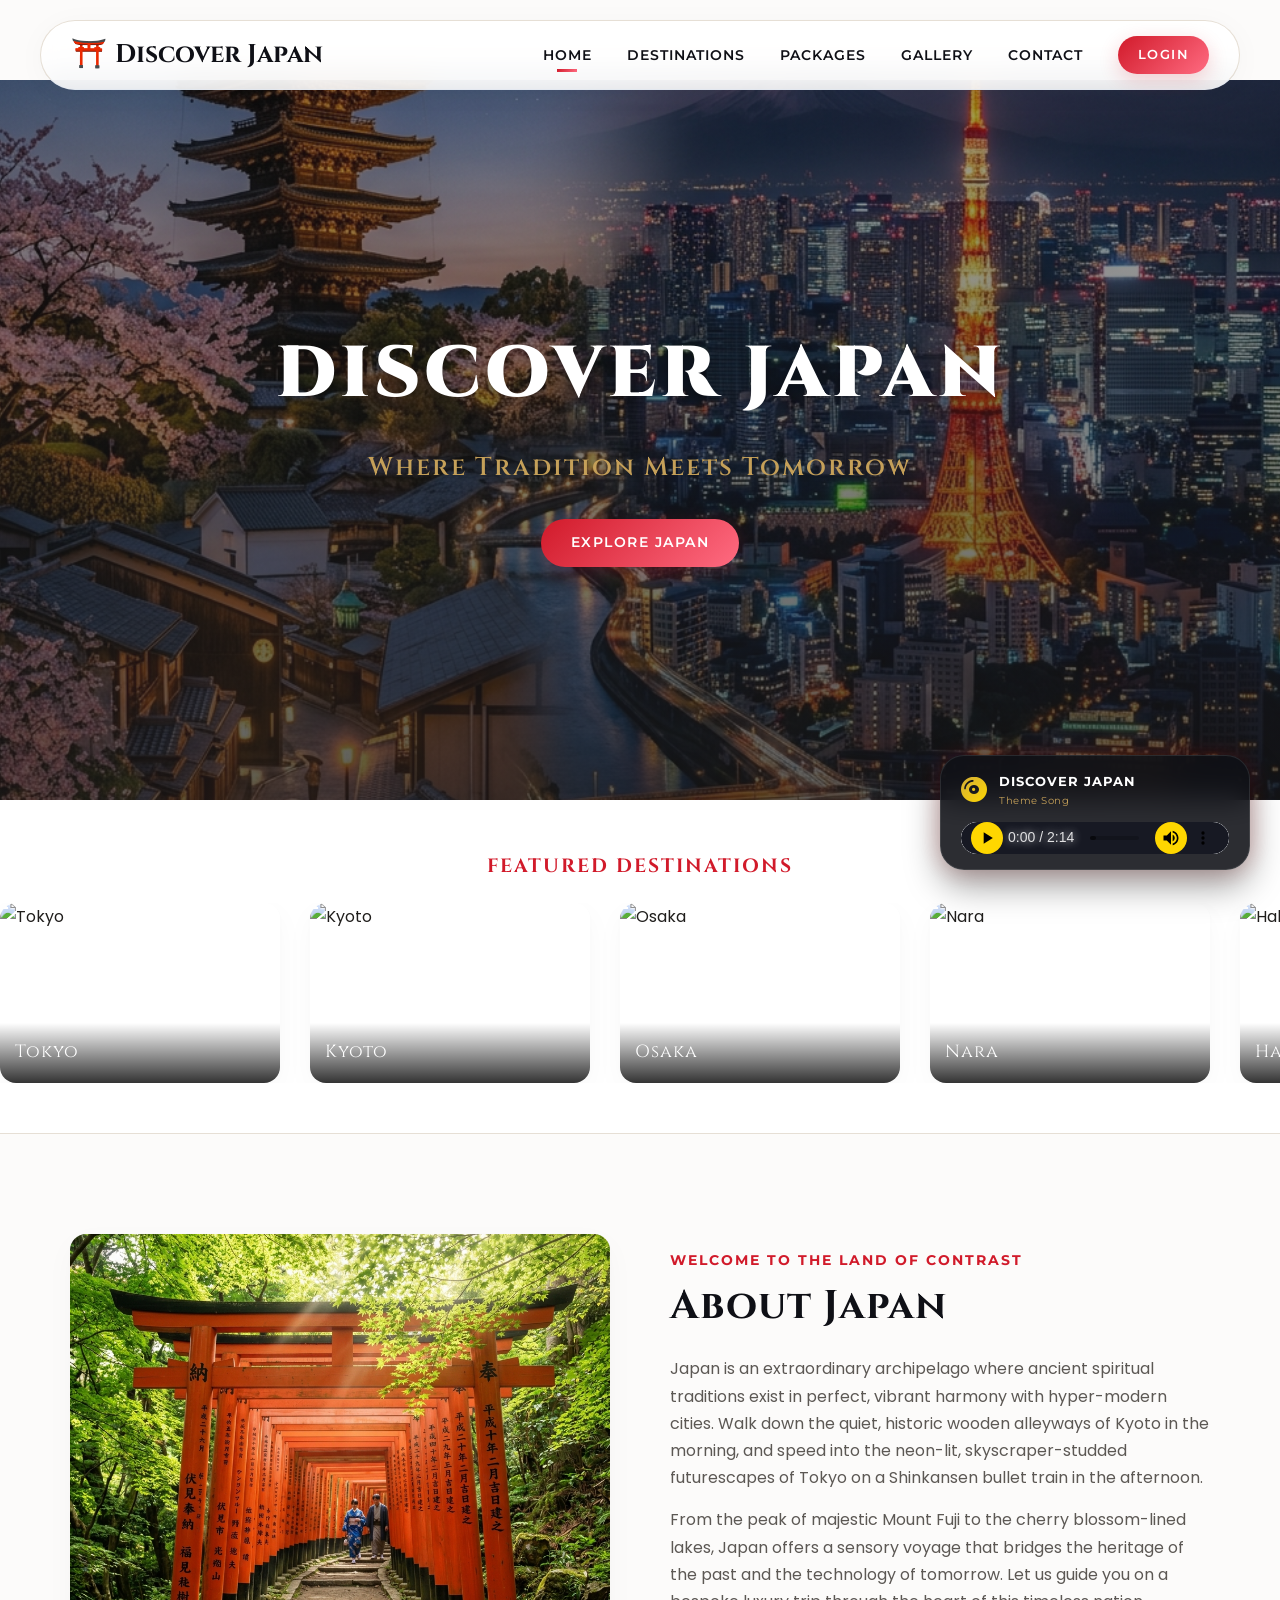
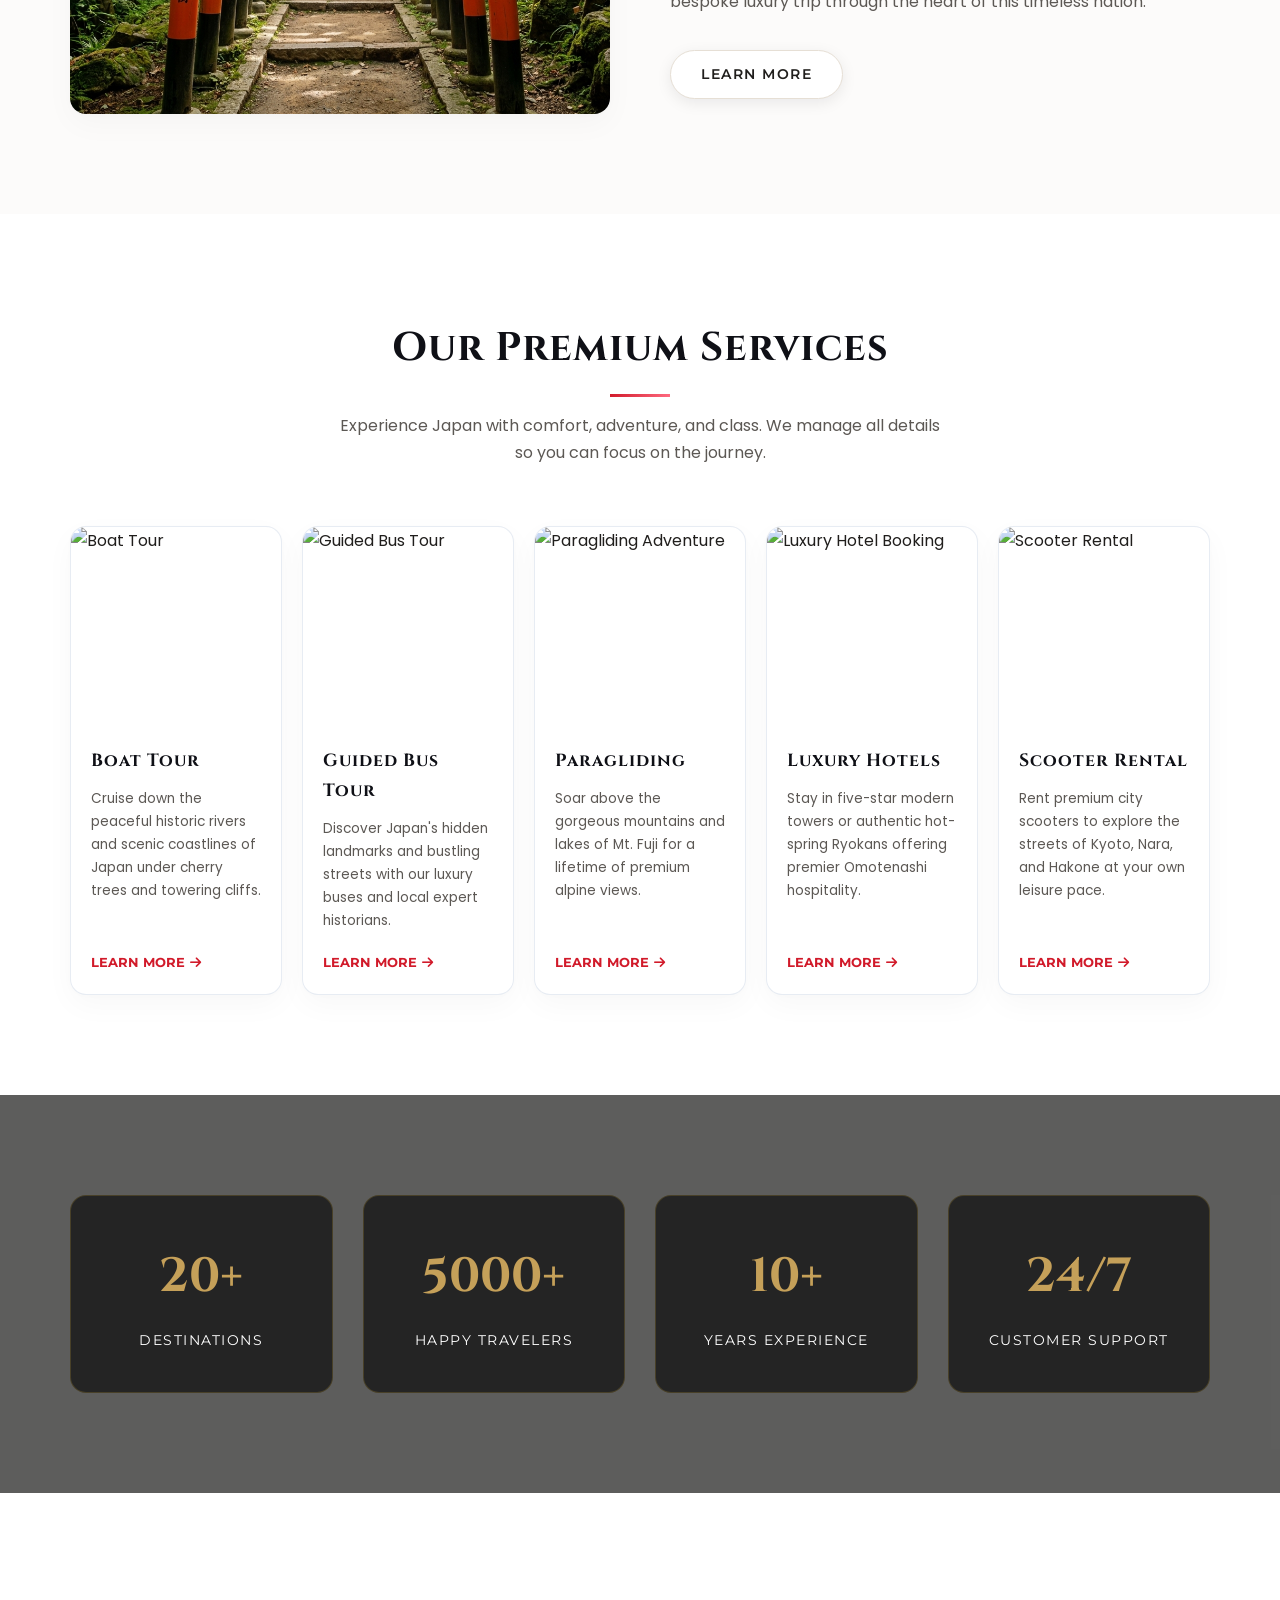
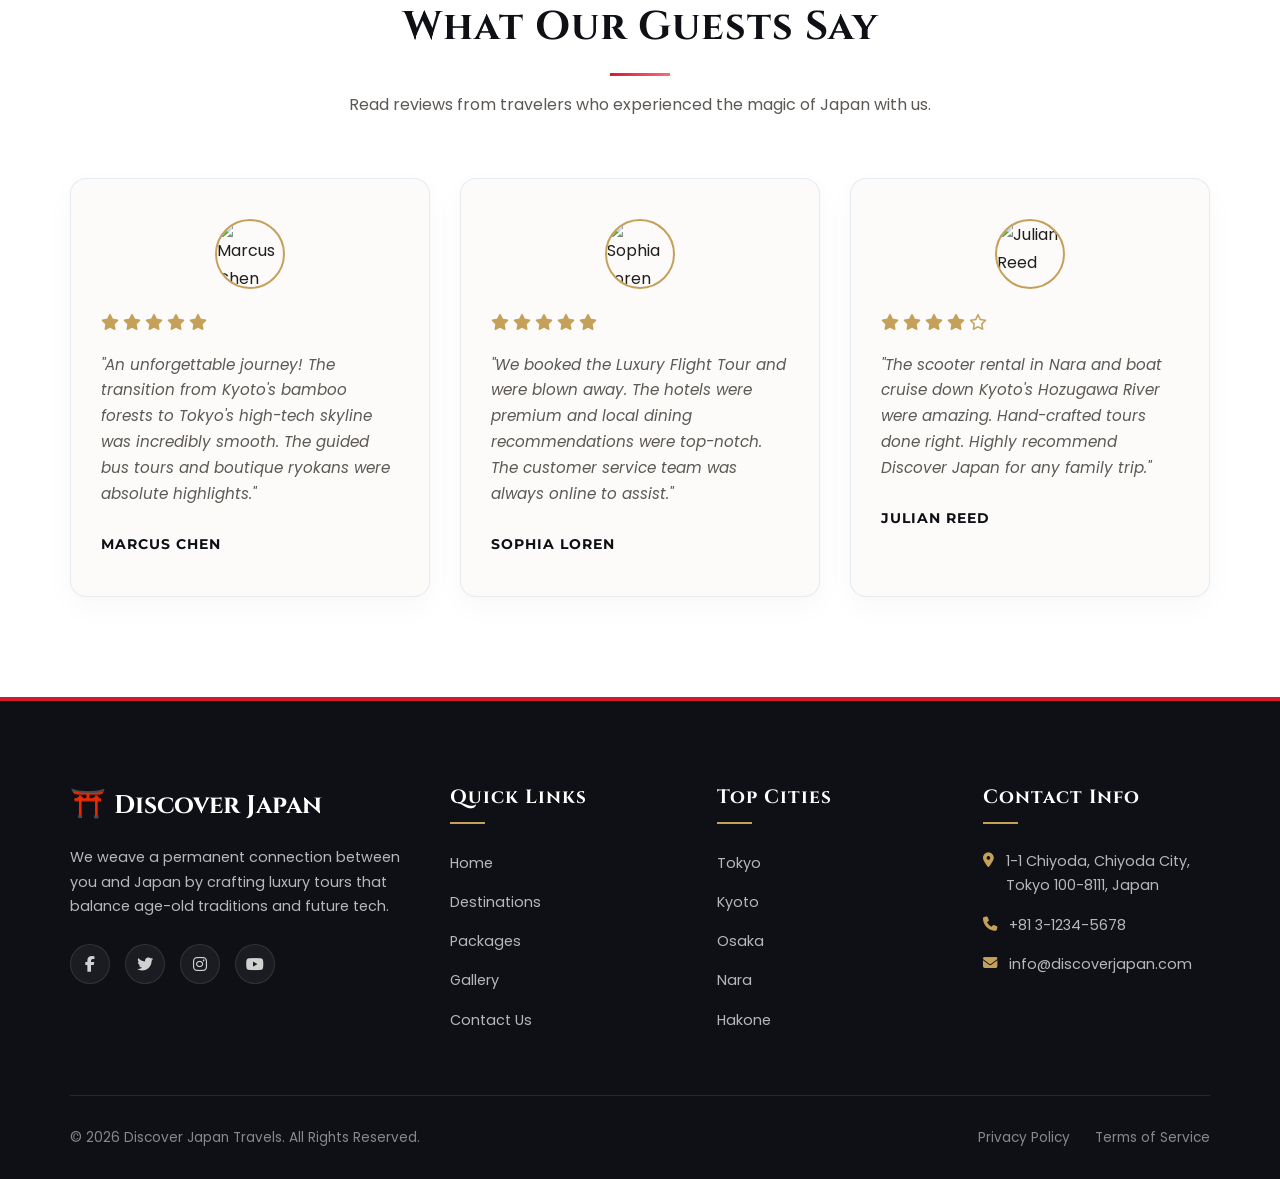
==== commit 8c3b5ef5: "Added imgaes and changed styling" ====
--- a/index.html
+++ b/index.html
@@ -54,7 +54,7 @@
       <div class="marquee-content">
         <!-- Item 1 -->
         <div class="marquee-item">
-          <img src="https://images.unsplash.com/photo-1540959733332-eab4deceeaf7?auto=format&fit=crop&w=400&h=260&q=80" alt="Tokyo">
+          <img src="https://encrypted-tbn0.gstatic.com/images?q=tbn:ANd9GcQnCcafAFoajHpji3mbTsyhCa49oMLyJ_vyz7c0971Xkw&s=10" alt="Tokyo">
           <div class="marquee-overlay">Tokyo</div>
         </div>
         <!-- Item 2 -->
@@ -81,11 +81,6 @@
         <div class="marquee-item">
           <img src="https://images.unsplash.com/photo-1490730141103-6cac27aaab94?auto=format&fit=crop&w=400&h=260&q=80" alt="Mount Fuji">
           <div class="marquee-overlay">Mount Fuji</div>
-        </div>
-        <!-- Item 7 -->
-        <div class="marquee-item">
-          <img src="https://images.unsplash.com/photo-1618245472859-6883e543637a?auto=format&fit=crop&w=400&h=260&q=80" alt="Hokkaido">
-          <div class="marquee-overlay">Hokkaido</div>
         </div>
         <!-- Item 8 -->
         <div class="marquee-item">
@@ -96,7 +91,7 @@
         <!-- DUPLICATED ITEMS FOR SEAMLESS SCROLL -->
         <!-- Item 1 -->
         <div class="marquee-item">
-          <img src="https://images.unsplash.com/photo-1540959733332-eab4deceeaf7?auto=format&fit=crop&w=400&h=260&q=80" alt="Tokyo">
+          <img src="https://encrypted-tbn0.gstatic.com/images?q=tbn:ANd9GcQnCcafAFoajHpji3mbTsyhCa49oMLyJ_vyz7c0971Xkw&s=10" alt="Tokyo">
           <div class="marquee-overlay">Tokyo</div>
         </div>
         <!-- Item 2 -->
@@ -176,7 +171,7 @@
         <!-- Service Card 1 -->
         <div class="travel-card">
           <div class="travel-card-img">
-            <img src="https://images.unsplash.com/photo-1504280390367-361c6d9f38f4?auto=format&fit=crop&w=500&q=80" alt="Boat Tour">
+            <img src="https://encrypted-tbn0.gstatic.com/images?q=tbn:ANd9GcSfIj0yGqpmtLS_NaYvjDxiMfdaOdoQ1Sm_Yn4yfp2x7A&s=10" alt="Boat Tour">
           </div>
           <div class="travel-card-body">
             <h3 class="travel-card-title">Boat Tour</h3>
@@ -200,7 +195,7 @@
         <!-- Service Card 3 -->
         <div class="travel-card">
           <div class="travel-card-img">
-            <img src="https://images.unsplash.com/photo-1596464716127-f2a82984de30?auto=format&fit=crop&w=500&q=80" alt="Paragliding Adventure">
+            <img src="https://encrypted-tbn0.gstatic.com/images?q=tbn:ANd9GcRkz7tu7kjKcA2ji1b0UeGeNXoTHgRM3kO9jfj0Mmc9hg&s=10" alt="Paragliding Adventure">
           </div>
           <div class="travel-card-body">
             <h3 class="travel-card-title">Paragliding</h3>
@@ -224,7 +219,7 @@
         <!-- Service Card 5 -->
         <div class="travel-card">
           <div class="travel-card-img">
-            <img src="https://images.unsplash.com/photo-1558981806-ec527fa84c39?auto=format&fit=crop&w=500&q=80" alt="Scooter Rental">
+            <img src="https://ichef.bbci.co.uk/ace/standard/1200/cpsprodpb/e874/live/66030b00-6300-11ef-b83e-8b1ed14e99ec.jpg" alt="Scooter Rental">
           </div>
           <div class="travel-card-body">
             <h3 class="travel-card-title">Scooter Rental</h3>
--- a/style.css
+++ b/style.css
@@ -149,16 +149,21 @@
    NAVIGATION BAR
    ========================================================== */
 .navbar {
-  height: var(--nav-height);
-  background-color: rgba(255, 255, 255, 0.95);
-  backdrop-filter: blur(10px);
+  height: 70px;
+  background-color: rgba(252, 251, 250, 0.85);
+  backdrop-filter: blur(16px);
+  -webkit-backdrop-filter: blur(16px);
   position: fixed;
-  top: 0;
-  left: 0;
-  width: 100%;
+  top: 20px;
+  left: 50%;
+  transform: translateX(-50%);
+  width: calc(100% - 40px);
+  max-width: 1200px;
   z-index: 1000;
-  border-bottom: 1px solid var(--color-gray-border);
-  box-shadow: 0 2px 20px rgba(0, 0, 0, 0.02);
+  border: 1px solid var(--color-gray-border);
+  border-radius: 50px;
+  box-shadow: 0 10px 40px rgba(32, 30, 28, 0.06);
+  transition: var(--transition-smooth);
 }
 
 .navbar .container {
@@ -204,27 +209,21 @@
   content: '';
   position: absolute;
   bottom: 0;
-  left: 0;
+  left: 50%;
   width: 0;
-  height: 2px;
+  height: 2.5px;
   background-color: var(--color-primary);
   transition: var(--transition-smooth);
+  transform: translateX(-50%);
 }
 
 .nav-link:hover {
   color: var(--color-primary);
 }
 
-.nav-link:hover::after {
-  width: 100%;
-}
-
-.nav-link.active {
-  color: var(--color-primary);
-}
-
+.nav-link:hover::after,
 .nav-link.active::after {
-  width: 100%;
+  width: 20px;
 }
 
 /* ==========================================================
@@ -388,6 +387,10 @@
   gap: 30px;
   animation: scrollMarquee 35s linear infinite;
   white-space: nowrap;
+}
+
+.marquee-container:hover .marquee-content {
+  animation-play-state: paused;
 }
 
 .marquee-item {
@@ -1506,9 +1509,9 @@
 }
 
 .travel-card:hover, .package-card:hover, .testimonial-card:hover, .dest-row:hover {
-  transform: translateY(-8px) scale(1.01) !important;
+  transform: translateY(-12px) scale(1.02) !important;
   box-shadow: var(--box-shadow-hover) !important;
-  border-color: rgba(227, 6, 19, 0.15) !important;
+  border-color: rgba(209, 26, 42, 0.2) !important;
 }
 
 /* Gold highlighted elements */
@@ -1518,56 +1521,88 @@
 }
 
 .package-popular:hover {
-  box-shadow: 0 20px 45px rgba(212, 175, 55, 0.3) !important;
+  box-shadow: 0 20px 45px rgba(197, 160, 89, 0.3) !important;
   border-color: var(--color-accent) !important;
 }
 
 /* Button Upgrades with Hover Scaling & Glowing Shadow */
 .btn {
-  border-radius: var(--border-radius-sm) !important;
+  border-radius: 50px !important;
   transition: var(--transition-smooth) !important;
+}
+
+.btn:active {
+  transform: scale(0.95) !important;
 }
 
 .btn-primary {
   background: var(--color-primary-grad) !important;
   border: none !important;
-  box-shadow: 0 4px 15px rgba(227, 6, 19, 0.2) !important;
+  box-shadow: 0 6px 20px rgba(209, 26, 42, 0.2) !important;
 }
 
 .btn-primary:hover {
   transform: translateY(-3px) scale(1.03) !important;
-  box-shadow: 0 10px 25px rgba(227, 6, 19, 0.4) !important;
+  box-shadow: 0 12px 28px rgba(209, 26, 42, 0.35) !important;
   color: var(--color-white) !important;
   background: var(--color-primary-grad) !important;
 }
 
 .btn-secondary {
-  box-shadow: 0 4px 15px rgba(13, 15, 20, 0.1) !important;
+  box-shadow: 0 4px 15px rgba(15, 16, 22, 0.08) !important;
+  border: 1px solid var(--color-gray-border) !important;
+  background-color: var(--color-white) !important;
+  color: var(--color-text) !important;
 }
 
 .btn-secondary:hover {
   transform: translateY(-3px) scale(1.03) !important;
-  box-shadow: 0 10px 25px rgba(13, 15, 20, 0.25) !important;
+  box-shadow: 0 10px 25px rgba(15, 16, 22, 0.15) !important;
   background-color: var(--color-secondary) !important;
   color: var(--color-white) !important;
+  border-color: var(--color-secondary) !important;
 }
 
 .btn-accent {
   border: 2px solid var(--color-accent) !important;
-  box-shadow: 0 4px 15px rgba(212, 175, 55, 0.1) !important;
+  box-shadow: 0 4px 15px rgba(197, 160, 89, 0.1) !important;
 }
 
 .btn-accent:hover {
   transform: translateY(-3px) scale(1.03) !important;
-  box-shadow: 0 10px 25px rgba(212, 175, 55, 0.35) !important;
+  box-shadow: 0 10px 25px rgba(197, 160, 89, 0.3) !important;
   background: var(--color-accent-grad) !important;
   color: var(--color-secondary) !important;
 }
 
 /* Form focus glows */
+.form-control {
+  border-radius: var(--border-radius-sm) !important;
+}
+
 .form-control:focus {
   border-color: var(--color-primary) !important;
-  box-shadow: 0 0 0 4px rgba(227, 6, 19, 0.15) !important;
+  box-shadow: 0 0 0 4px rgba(209, 26, 42, 0.12) !important;
+  background-color: var(--color-white) !important;
+}
+
+/* Custom Webkit Scrollbar Styles */
+::-webkit-scrollbar {
+  width: 8px;
+  height: 8px;
+}
+
+::-webkit-scrollbar-track {
+  background: var(--color-gray-light);
+}
+
+::-webkit-scrollbar-thumb {
+  background: var(--color-accent);
+  border-radius: 4px;
+}
+
+::-webkit-scrollbar-thumb:hover {
+  background: var(--color-primary);
 }
 
 /* Glassmorphism Login Card Glows */
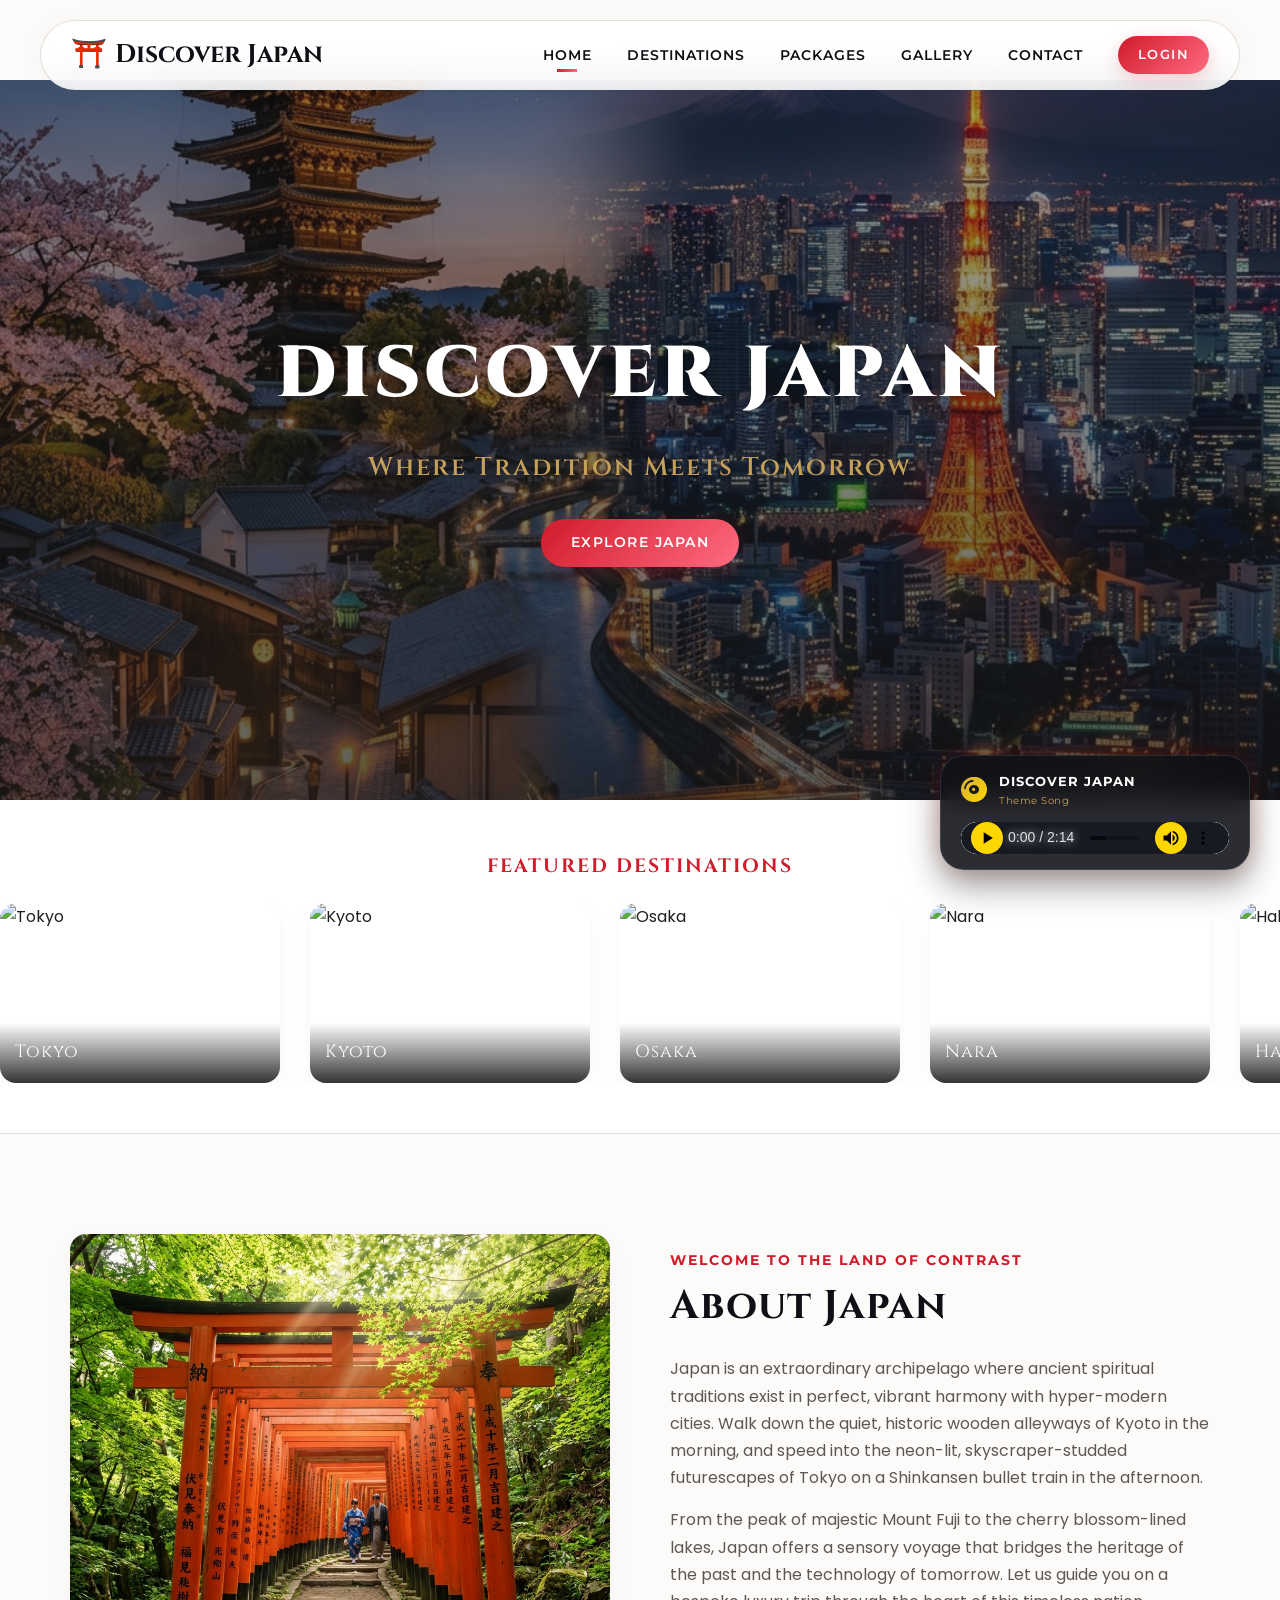
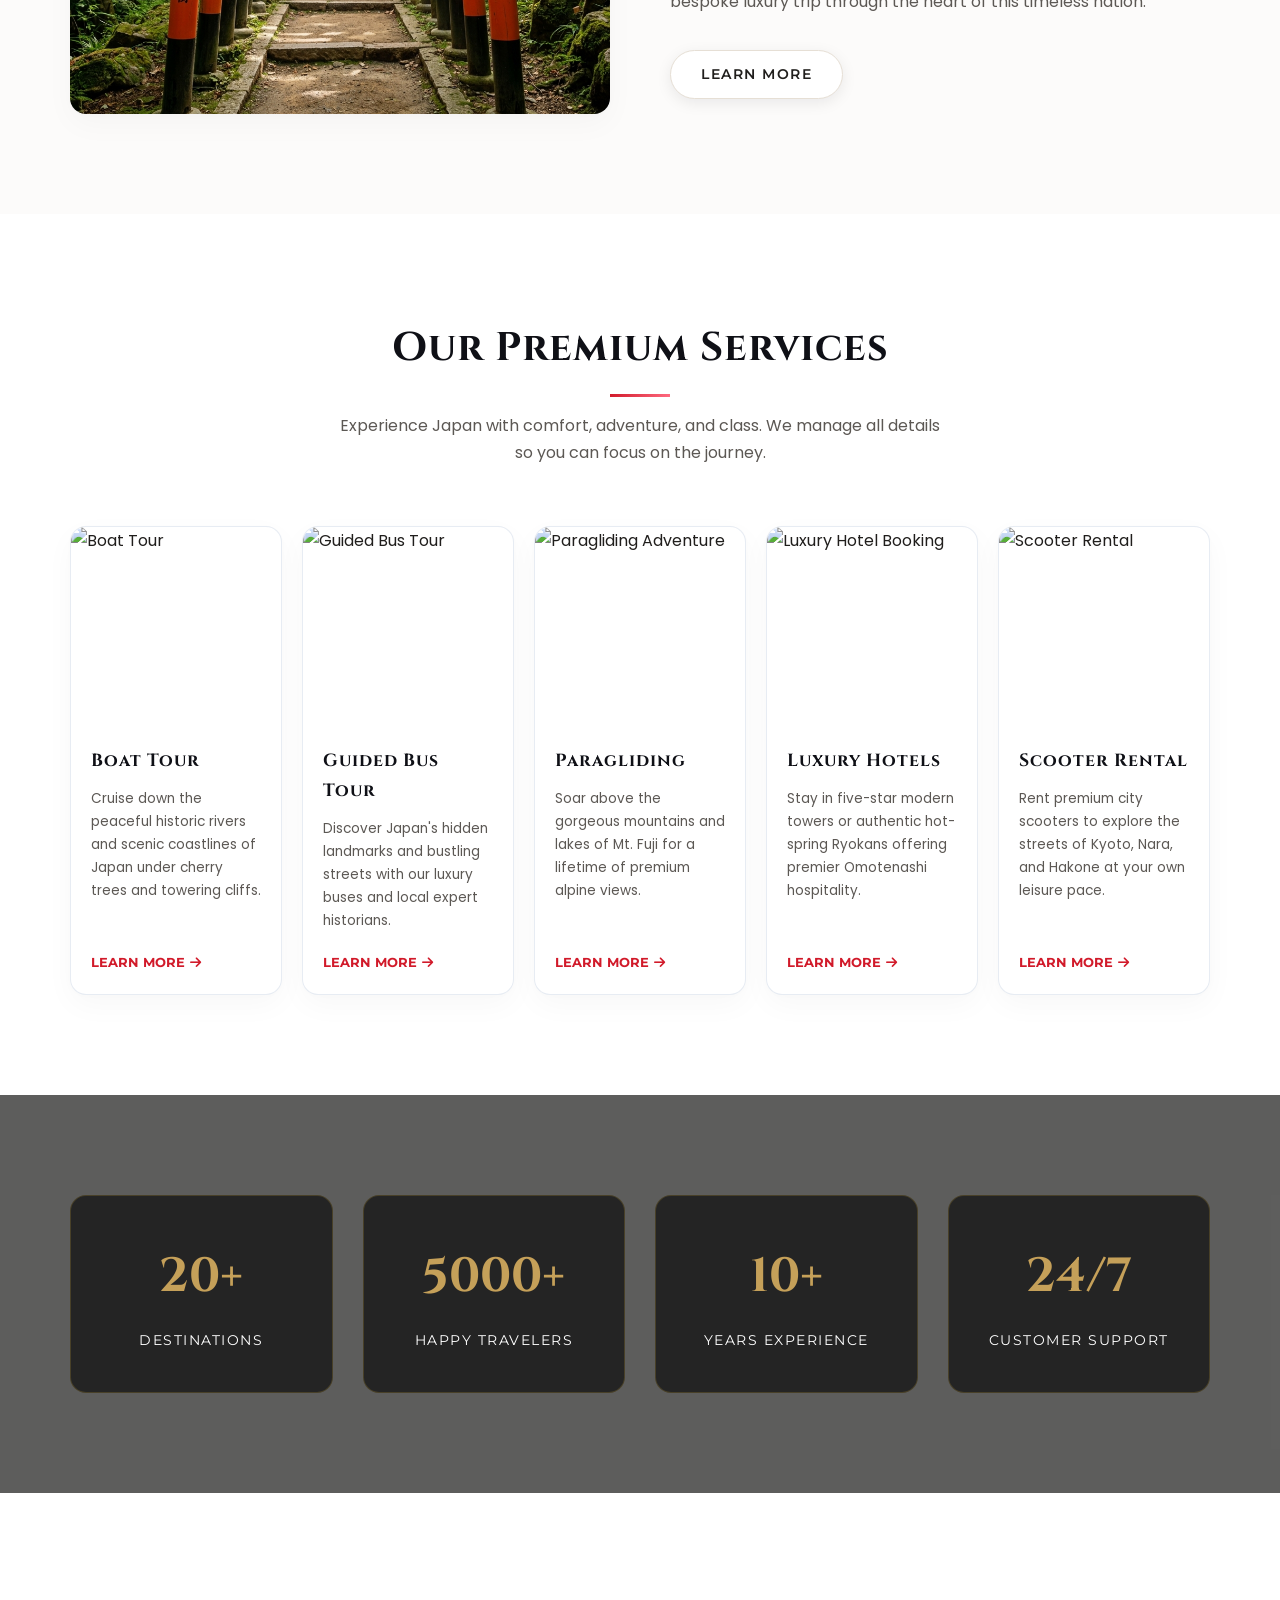
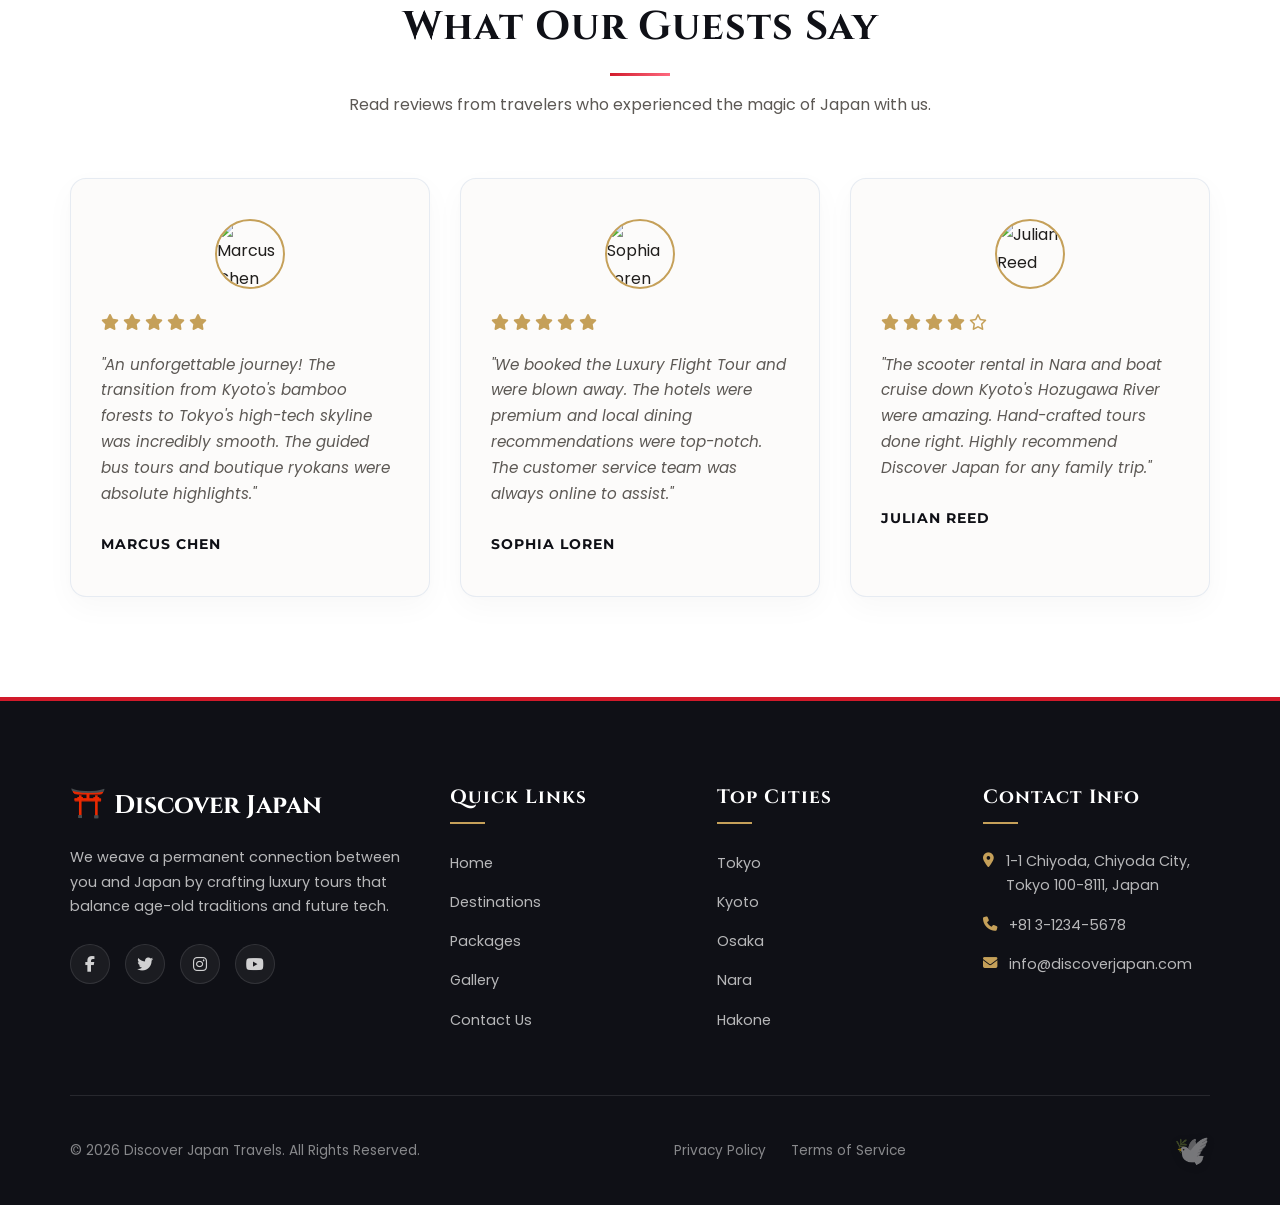
==== commit 893015d1: "added some easter eggs" ====
--- a/index.html
+++ b/index.html
@@ -31,9 +31,8 @@
     </div>
   </nav>
 
-  <!-- ==========================================================
-       HERO BANNER
-       ========================================================== -->
+       <!-- HERO BANNER  -->
+      
   <header class="hero" style="background-image: url('images/hero_japan.png');">
     <div class="hero-overlay"></div>
     <div class="hero-content">
--- a/style.css
+++ b/style.css
@@ -16,44 +16,57 @@
 
 @import url('https://fonts.googleapis.com/css2?family=Cinzel:wght@400;600;700;900&family=Montserrat:wght@400;500;600;700&family=Poppins:wght@300;400;500;600;700&display=swap');
 
-   /* CSS VARIABLES     */
-  
+/* CSS VARIABLES     */
+
 :root {
   /* Traditional Japanese Luxury Palette */
-  --color-primary: #d11a2a; /* Rich Crimson Red (Aka) */
+  --color-primary: #d11a2a;
+  /* Rich Crimson Red (Aka) */
   --color-primary-rgb: 209, 26, 42;
-  --color-primary-grad: linear-gradient(135deg, #d11a2a 0%, #ff6b81 100%); /* Crimson to Cherry Blossom Pink */
-  
-  --color-secondary: #0f1016; /* Pitch Sumi Ink Black (Kuro) */
-  --color-secondary-light: #181922; /* Card backgrounds inside dark sections */
-  
-  --color-bg: #fcfbfa; /* Warm Textured Washi Paper White */
-  --color-sakura: #ffebec; /* Soft Cherry Blossom Blush */
-  --color-sakura-dark: #fb7185; /* Vibrant Sakura Pink */
-  
-  --color-accent: #c5a059; /* Traditional Metallic Antique Gold (Kin) */
+  --color-primary-grad: linear-gradient(135deg, #d11a2a 0%, #ff6b81 100%);
+  /* Crimson to Cherry Blossom Pink */
+
+  --color-secondary: #0f1016;
+  /* Pitch Sumi Ink Black (Kuro) */
+  --color-secondary-light: #181922;
+  /* Card backgrounds inside dark sections */
+
+  --color-bg: #fcfbfa;
+  /* Warm Textured Washi Paper White */
+  --color-sakura: #ffebec;
+  /* Soft Cherry Blossom Blush */
+  --color-sakura-dark: #fb7185;
+  /* Vibrant Sakura Pink */
+
+  --color-accent: #c5a059;
+  /* Traditional Metallic Antique Gold (Kin) */
   --color-accent-grad: linear-gradient(135deg, #c5a059 0%, #ffd700 100%);
-  
-  --color-text: #201e1c; /* Sumi Charcoal for soft, highly readable copy */
-  --color-text-light: #5c5854; /* Subtitles and secondary descriptors */
+
+  --color-text: #201e1c;
+  /* Sumi Charcoal for soft, highly readable copy */
+  --color-text-light: #5c5854;
+  /* Subtitles and secondary descriptors */
   --color-white: #FFFFFF;
-  --color-gray-light: #f5f4ef; /* Washi secondary tone */
-  --color-gray-border: #e6dfd5; /* Soft earth-toned border lines */
-  
+  --color-gray-light: #f5f4ef;
+  /* Washi secondary tone */
+  --color-gray-border: #e6dfd5;
+  /* Soft earth-toned border lines */
+
   --font-heading: 'Cinzel', serif;
   --font-body: 'Poppins', sans-serif;
   --font-nav: 'Montserrat', sans-serif;
-  
+
   --nav-height: 80px;
   --border-radius-sm: 8px;
   --border-radius-md: 16px;
   --border-radius-lg: 24px;
-  
+
   /* Layered Luxury Box Shadows */
   --box-shadow: 0 10px 30px rgba(32, 30, 28, 0.03), 0 1px 8px rgba(32, 30, 28, 0.01);
-  --box-shadow-hover: 0 20px 40px rgba(209, 26, 42, 0.1), 0 2px 15px rgba(32, 30, 28, 0.04); /* Soft crimson glow on hover */
+  --box-shadow-hover: 0 20px 40px rgba(209, 26, 42, 0.1), 0 2px 15px rgba(32, 30, 28, 0.04);
+  /* Soft crimson glow on hover */
   --box-shadow-gold: 0 15px 35px rgba(197, 160, 89, 0.2);
-  
+
   /* Easing curves for animations */
   --transition-smooth: all 0.45s cubic-bezier(0.16, 1, 0.3, 1);
 }
@@ -79,7 +92,12 @@
   -webkit-font-smoothing: antialiased;
 }
 
-h1, h2, h3, h4, h5, h6 {
+h1,
+h2,
+h3,
+h4,
+h5,
+h6 {
   font-family: var(--font-heading);
   color: var(--color-secondary);
   font-weight: 700;
@@ -431,6 +449,7 @@
   0% {
     transform: translate3d(0, 0, 0);
   }
+
   100% {
     transform: translate3d(-50%, 0, 0);
   }
@@ -1438,8 +1457,13 @@
 }
 
 @keyframes zoomHero {
-  0% { transform: scale(1.05); }
-  100% { transform: scale(1.15); }
+  0% {
+    transform: scale(1.05);
+  }
+
+  100% {
+    transform: scale(1.15);
+  }
 }
 
 .hero-overlay {
@@ -1477,6 +1501,7 @@
     opacity: 0;
     transform: translateY(30px);
   }
+
   to {
     opacity: 1;
     transform: translateY(0);
@@ -1500,7 +1525,13 @@
 }
 
 /* Interactive Card Shadow Transitions */
-.travel-card, .package-card, .testimonial-card, .dest-row, .contact-col-logo, .contact-col-details, .contact-form-container {
+.travel-card,
+.package-card,
+.testimonial-card,
+.dest-row,
+.contact-col-logo,
+.contact-col-details,
+.contact-form-container {
   box-shadow: var(--box-shadow) !important;
   border: 1px solid rgba(226, 232, 240, 0.8) !important;
   transition: var(--transition-smooth) !important;
@@ -1508,7 +1539,10 @@
   overflow: hidden;
 }
 
-.travel-card:hover, .package-card:hover, .testimonial-card:hover, .dest-row:hover {
+.travel-card:hover,
+.package-card:hover,
+.testimonial-card:hover,
+.dest-row:hover {
   transform: translateY(-12px) scale(1.02) !important;
   box-shadow: var(--box-shadow-hover) !important;
   border-color: rgba(209, 26, 42, 0.2) !important;
@@ -1611,8 +1645,8 @@
   backdrop-filter: blur(20px) !important;
   -webkit-backdrop-filter: blur(20px) !important;
   border: 1px solid rgba(255, 255, 255, 0.1) !important;
-  box-shadow: 0 30px 60px rgba(0, 0, 0, 0.5), 
-              0 0 40px rgba(212, 175, 55, 0.1) !important;
+  box-shadow: 0 30px 60px rgba(0, 0, 0, 0.5),
+    0 0 40px rgba(212, 175, 55, 0.1) !important;
 }
 
 .login-control {
@@ -1652,8 +1686,8 @@
   border: 1px solid rgba(255, 255, 255, 0.1);
   padding: 15px 20px;
   border-radius: 24px;
-  box-shadow: 0 15px 35px rgba(0, 0, 0, 0.4), 
-              0 0 25px rgba(227, 6, 19, 0.2);
+  box-shadow: 0 15px 35px rgba(0, 0, 0, 0.4),
+    0 0 25px rgba(227, 6, 19, 0.2);
   display: flex;
   flex-direction: column;
   gap: 12px;
@@ -1665,8 +1699,8 @@
 
 .floating-audio-player:hover {
   transform: translateY(-5px);
-  box-shadow: 0 25px 45px rgba(0, 0, 0, 0.5), 
-              0 0 35px rgba(227, 6, 19, 0.35);
+  box-shadow: 0 25px 45px rgba(0, 0, 0, 0.5),
+    0 0 35px rgba(227, 6, 19, 0.35);
   border-color: rgba(227, 6, 19, 0.3);
 }
 
@@ -1727,8 +1761,13 @@
 }
 
 @keyframes spinRecord {
-  from { transform: rotate(0deg); }
-  to { transform: rotate(360deg); }
+  from {
+    transform: rotate(0deg);
+  }
+
+  to {
+    transform: rotate(360deg);
+  }
 }
 
 /* Staggered entrance animations for section titles */
@@ -1749,3 +1788,342 @@
     padding: 10px 15px;
   }
 }
+
+/* ==========================================================
+   EASTER EGGS SECTION
+   ========================================================== */
+
+/* 1. Sakura falling shower */
+.sakura-container {
+  position: fixed;
+  top: 0;
+  left: 0;
+  width: 100%;
+  height: 100%;
+  pointer-events: none;
+  z-index: 999999;
+  overflow: hidden;
+}
+
+.sakura-petal {
+  position: absolute;
+  background: linear-gradient(135deg, #ffc0cb 0%, #ffb6c1 100%);
+  border-radius: 50% 0 50% 50%;
+  opacity: 0.8;
+  animation: sakura-fall 8s linear infinite, sakura-sway 4s ease-in-out infinite alternate;
+  transform-origin: left top;
+}
+
+@keyframes sakura-fall {
+  0% {
+    top: -20px;
+    transform: rotate(0deg) scale(0.6);
+  }
+  100% {
+    top: 105vh;
+    transform: rotate(720deg) scale(1);
+  }
+}
+
+@keyframes sakura-sway {
+  0% {
+    margin-left: 0px;
+  }
+  100% {
+    margin-left: 80px;
+  }
+}
+
+/* 2. Shinkansen Bullet Train */
+.shinkansen-train {
+  position: fixed;
+  bottom: 120px;
+  left: -500px;
+  z-index: 99999;
+  width: 320px;
+  height: 45px;
+  /* Shinkansen signature white body with blue stripes and passenger windows */
+  background: linear-gradient(
+    to bottom,
+    #ffffff 0%,
+    #ffffff 40%,
+    #0f4c81 40%, /* Blue strip top */
+    #0f4c81 50%,
+    #ffffff 50%,
+    #ffffff 75%,
+    #0f4c81 75%, /* Blue strip bottom */
+    #0f4c81 85%,
+    #ffffff 85%
+  );
+  border: 2px solid #e2e8f0;
+  border-right: 15px solid #ffffff;
+  border-radius: 4px 60px 15px 4px;
+  box-shadow: 0 20px 40px rgba(15, 76, 129, 0.35);
+  transition: left 2s cubic-bezier(0.7, 0, 0.3, 1), transform 0.2s ease, filter 0.2s ease;
+  pointer-events: none;
+  display: flex;
+  align-items: center;
+  justify-content: flex-start;
+  padding-left: 20px;
+}
+
+/* Passenger Windows */
+.shinkansen-train::before {
+  content: '';
+  position: absolute;
+  top: 6px;
+  left: 20px;
+  width: 200px;
+  height: 8px;
+  /* Tiny grid of dark tinted windows */
+  background: repeating-linear-gradient(
+    to right,
+    #171923 0px,
+    #171923 15px,
+    transparent 15px,
+    transparent 23px
+  );
+}
+
+/* Supersonic speeds blur & tilt when active */
+.shinkansen-train.active {
+  left: calc(100% + 500px);
+  transform: skewX(-22deg) scaleY(0.95);
+  filter: blur(1.2px);
+}
+
+/* Wind stream trail line */
+.shinkansen-train::after {
+  content: '';
+  position: absolute;
+  right: 100%;
+  top: 50%;
+  transform: translateY(-50%);
+  width: 250px;
+  height: 6px;
+  background: linear-gradient(to left, #0f4c81, transparent);
+  box-shadow: 0 -12px 0 rgba(209, 26, 42, 0.3), 0 12px 0 rgba(15, 76, 129, 0.3);
+}
+
+/* Sakura Petal Train Trail */
+.sakura-trail-petal {
+  position: fixed;
+  width: 10px;
+  height: 12px;
+  background: linear-gradient(135deg, #ffc0cb 0%, #ffb6c1 100%);
+  border-radius: 50% 0 50% 50%;
+  z-index: 99998;
+  pointer-events: none;
+  animation: sakura-trail-fade 1s ease-out forwards;
+}
+
+@keyframes sakura-trail-fade {
+  0% {
+    transform: translate(0, 0) rotate(0deg) scale(1);
+    opacity: 0.9;
+  }
+  100% {
+    transform: translate(-100px, 50px) rotate(360deg) scale(0.4);
+    opacity: 0;
+  }
+}
+
+
+/* 4. Origami Crane */
+.origami-crane-container {
+  display: inline-block;
+  margin-left: 15px;
+  vertical-align: middle;
+}
+
+.origami-crane {
+  font-size: 1.8rem;
+  cursor: pointer;
+  display: inline-block;
+  user-select: none;
+  transition: transform 0.2s ease;
+  transform-origin: center bottom;
+  filter: drop-shadow(0 2px 5px rgba(0,0,0,0.15));
+}
+
+.origami-crane:hover {
+  animation: crane-flap 0.12s ease-in-out infinite alternate;
+}
+
+@keyframes crane-flap {
+  0% {
+    transform: scaleX(1) scaleY(1) rotate(-5deg);
+  }
+  100% {
+    transform: scaleX(0.7) scaleY(1.3) translateY(-4px) rotate(5deg);
+  }
+}
+
+.origami-crane.flying {
+  pointer-events: none;
+  animation: crane-fly 2.5s cubic-bezier(0.25, 0.46, 0.45, 0.94) forwards;
+}
+
+@keyframes crane-fly {
+  0% {
+    transform: translate(0, 0) scale(1) rotate(0deg);
+    opacity: 1;
+  }
+  20% {
+    transform: translate(40px, -60px) scale(1.1) rotate(-15deg);
+    opacity: 0.95;
+  }
+  100% {
+    transform: translate(500px, -600px) scale(0.2) rotate(-35deg);
+    opacity: 0;
+  }
+}
+
+/* ==========================================================
+   NEON TOKYO NIGHT MODE
+   ========================================================== */
+body {
+  transition: background-color 0.8s ease, color 0.8s ease;
+}
+
+.tokyo-night-mode {
+  --color-bg: #090a0f;
+  --color-white: #12131c;
+  --color-secondary: #ff007f; /* Neon Pink */
+  --color-text: #e2f1ff;
+  --color-text-light: #94a3b8;
+  --color-primary: #00ffff; /* Neon Cyan */
+  --color-accent: #ffd700; /* Neon Gold */
+  --color-gray-light: #181922;
+  --color-gray-border: #252836;
+}
+
+/* Glow styles for headers and layout elements in Night Mode */
+.tokyo-night-mode h1,
+.tokyo-night-mode h2,
+.tokyo-night-mode h3,
+.tokyo-night-mode .section-title {
+  color: var(--color-secondary) !important;
+  text-shadow: 0 0 10px rgba(255, 0, 127, 0.5), 0 0 25px rgba(255, 0, 127, 0.2);
+}
+
+.tokyo-night-mode .navbar {
+  background-color: rgba(18, 19, 28, 0.9) !important;
+  border-color: var(--color-gray-border);
+  box-shadow: 0 15px 45px rgba(0, 0, 0, 0.6);
+}
+
+.tokyo-night-mode .nav-link {
+  color: #e2f1ff !important;
+}
+
+.tokyo-night-mode .logo {
+  color: #ffffff !important;
+}
+
+.tokyo-night-mode .logo span {
+  text-shadow: 0 0 10px #ff007f;
+}
+
+.tokyo-night-mode .about-section,
+.tokyo-night-mode .services-section,
+.tokyo-night-mode .testimonials-section,
+.tokyo-night-mode .marquee-section,
+.tokyo-night-mode .packages-section,
+.tokyo-night-mode .gallery-main-section {
+  background-color: var(--color-bg) !important;
+  color: var(--color-text) !important;
+}
+
+.tokyo-night-mode .travel-card,
+.tokyo-night-mode .testimonial-card,
+.tokyo-night-mode .package-card,
+.tokyo-night-mode .dest-row,
+.tokyo-night-mode .gallery-grid-item {
+  background-color: var(--color-white) !important;
+  border-color: var(--color-gray-border) !important;
+}
+
+.tokyo-night-mode .btn-secondary {
+  background-color: var(--color-primary);
+  color: #000000;
+}
+
+.tokyo-night-mode .btn-secondary:hover {
+  background-color: transparent;
+  color: var(--color-primary);
+  border-color: var(--color-primary);
+}
+
+.tokyo-night-mode .footer {
+  background-color: #050609 !important;
+  border-top: 1px solid var(--color-gray-border);
+}
+
+/* ==========================================================
+   INTERACTIVE KOI FISH POND
+   ========================================================== */
+.koi-ripple {
+  position: absolute;
+  width: 50px;
+  height: 50px;
+  border: 1px solid var(--color-primary);
+  border-radius: 50%;
+  pointer-events: auto;
+  z-index: 9998;
+  opacity: 0;
+  animation: ripple-expand 1.8s cubic-bezier(0.1, 0.8, 0.3, 1) forwards;
+}
+
+.tokyo-night-mode .koi-ripple {
+  border-color: var(--color-primary); /* Neon cyan in night mode */
+}
+
+@keyframes ripple-expand {
+  0% {
+    transform: scale(0.2);
+    opacity: 0.8;
+  }
+  50% {
+    opacity: 0.5;
+  }
+  100% {
+    transform: scale(2.5);
+    opacity: 0;
+  }
+}
+
+.koi-fish {
+  position: absolute;
+  width: 60px;
+  height: 60px;
+  pointer-events: none;
+  z-index: 9997;
+  transform-origin: center center;
+  animation: koi-behavior 2.5s cubic-bezier(0.25, 1, 0.5, 1) forwards;
+}
+
+@keyframes koi-behavior {
+  0% {
+    transform: translateY(120px) rotate(var(--koi-angle, 0deg)) scale(0.3);
+    opacity: 0;
+  }
+  /* Approaches and pauses to investigate */
+  35% {
+    transform: translateY(0px) rotate(var(--koi-angle, 0deg)) scale(1.1);
+    opacity: 1;
+  }
+  /* Slight wiggle/swim animation at center */
+  45% {
+    transform: translateY(-5px) rotate(calc(var(--koi-angle, 0deg) + 8deg)) scale(1.05);
+  }
+  55% {
+    transform: translateY(0px) rotate(calc(var(--koi-angle, 0deg) - 8deg)) scale(1);
+    opacity: 1;
+  }
+  /* Darts away forward */
+  100% {
+    transform: translateY(-350px) rotate(calc(var(--koi-angle, 0deg) + 4deg)) scale(0.5);
+    opacity: 0;
+  }
+}
